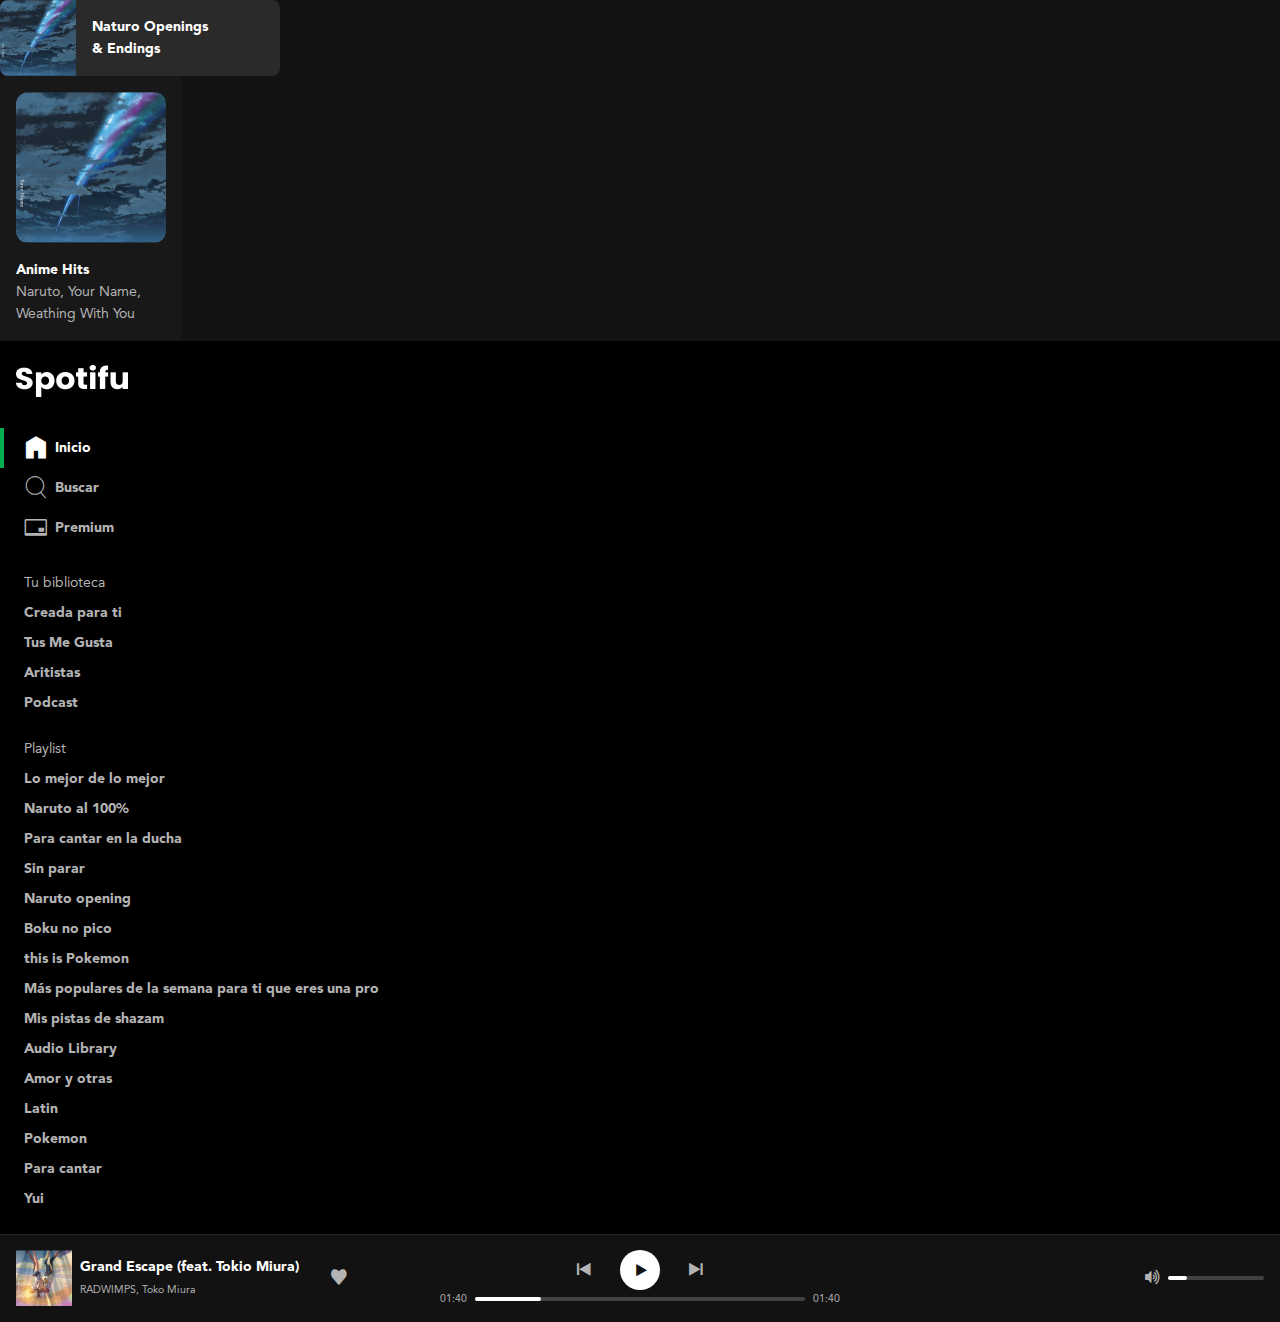
==== index.html @ ec7d20ed "clase 36 - Lista de producción B" ====
<!DOCTYPE html>
<html lang="en">
<head>
  <meta charset="UTF-8">
  <meta http-equiv="X-UA-Compatible" content="IE=edge">
  <meta name="viewport" content="width=device-width, initial-scale=1.0">
  <link rel="stylesheet" href="./css/index.css">
  <title>Spotifu</title>
</head>
<body class="body">
  <div class="playlistB">
    <div class="playlistB-cover">
      <img src="./images/anime-hits.png" width="76" height="76" alt="Cover de la playlist Anime Hits">
    </div>
    <div class="playlistB-details">
      <h3 class="playlistB-title">Naturo Openings & Endings</h3>
      <div class="playlistB-control">
        <button class="buttonIcon is-primary" title="Reproducir la lista de reproducción Naruto Openings & Endings" aria-label="Reproducir la lista de reproducción Naruto Openings & Endings">
          <i class="icon-play" aria-hidden="true"></i>
        </button>
      </div>
    </div>

  </div>

  <div class="playlistA">
    <div class="playlistA-cover">
      <img src="./images/anime-hits.png" width="150" height="150" alt="Cover de la playlist Anime Hits">
      <button class="buttonIcon is-primary" aria-label="Reproducir" title="Reproducir">
        <i class="icon-play" aria-hidden="true"></i>
      </button>
    </div>
    <h3 class="playlistA-title">Anime Hits</h3>
    <h4 class="playlistA-description">Naruto, Your Name, Weathing With You</h4>
  </div>


  <div class="sidebar">
    <header class="logo">
      <a href="/" aria-current="page">
        <img src="./images/spotifu-logo.png" class="logo-image" width="112" height="32" alt="Logo de Spotifu">
      </a>
    </header>
    <nav class="menu" aria-label="Principal">
      <ul class="menu-list">
        <li class="menuItem is-active">
          <a href="/" class="link" aria-current="page">
            <i class="icon-home" aria-hidden="true"></i>
            <span>Inicio</span>
          </a>
        </li>
        <li class="menuItem ">
          <a href="/" class="link" >
            <i class="icon-search" aria-hidden="true"></i>
            <span>Buscar</span>
          </a>
        </li>
        <li class="menuItem ">
          <a href="/" class="link">
            <i class="icon-creditCard" aria-hidden="true"></i>
            <span>Premium</span>
          </a>
        </li>
      </ul>
    </nav>
    <nav class="list" aria-labelledby="library-navigation">
      <h2 class="list-title" id="library-navigation">Tu biblioteca</h2>
      <ul class="list-content">
        <li class="list-item">
          <a href="#" class="link">Creada para ti</a>
        </li>
        <li class="list-item">
          <a href="#" class="link">Tus Me Gusta</a>
        </li>
        <li class="list-item">
          <a href="#" class="link">Aritistas</a>
        </li>
        <li class="list-item">
          <a href="#" class="link">Podcast</a>
        </li>

      </ul>
    </nav>
    <nav class="list" aria-labelledby="playlist-navigation">
      <h2 class="list-title" id="playlist-navigation">Playlist</h2>
      <ul class="list-content">
        <li class="list-item">
          <a href="#" class="link">Lo mejor de lo mejor</a>
        </li>
        <li class="list-item">
          <a href="#" class="link">Naruto al 100%</a>
        </li>
        <li class="list-item">
          <a href="#" class="link">Para cantar en la ducha</a>
        </li>
        <li class="list-item">
          <a href="#" class="link">Sin parar</a>
        </li>
        <li class="list-item">
          <a href="#" class="link">Naruto opening</a>
        </li>
        <li class="list-item">
          <a href="#" class="link">Boku no pico</a>
        </li>
        <li class="list-item">
          <a href="#" class="link">this is Pokemon</a>
        </li>
        <li class="list-item">
          <span class="ellipsis">
            <a href="#" class="link">Más populares de la semana para ti que eres una pro</a>
          </span>
        </li>
        <li class="list-item">
          <a href="#" class="link">Mis pistas de shazam</a>
        </li>
        <li class="list-item">
          <a href="#" class="link">Audio Library</a>
        </li>
        <li class="list-item">
          <a href="#" class="link">Amor y otras</a>
        </li>
        <li class="list-item">
          <a href="#" class="link">Latin</a>
        </li>
        <li class="list-item">
          <a href="#" class="link">Pokemon</a>
        </li>
        <li class="list-item">
          <a href="#" class="link">Para cantar</a>
        </li>
        <li class="list-item">
          <a href="#" class="link">Yui</a>
        </li>
      </ul>
    </nav>
  </div>
  <div class="player">
    <div class="player-nowPlaying">
      <div class="nowPlaying">
        <div class="nowPlaying-cover">
          <img src="./images/grand-scape.png" width="56" height="56"
            alt="Portada de Grand Escape (feat. Tokio Miura) de RADWIMPS, Toko Miura"
            title="Portada de Grand Escape (feat. Tokio Miura) de RADWIMPS, Toko Miura">
        </div>
        <div class="nowPlaying-details">
          <div class="nowPlaying-description">
            <a href="#song" class="nowPlaying-title">
              Grand Escape (feat. Tokio Miura)
            </a>
            <a href="#RADWIMPS" class="nowPlaying-artist">
              RADWIMPS, Toko Miura
            </a>
          </div>
          <div class="nowPlaying-actions">
            <button class="player-control" role="switch" aria-label="Guardar en tu biblioteca"
              title="Guardar en tu biblioteca">
              <i class="icon-heart" aria-hidden="true"></i>
            </button>
          </div>
        </div>
      </div>
    </div>
    <div class="player-playerControls">
      <div class="playerControls">
        <div class="playerControls-buttons" aria-label="Controles de reproducción">
          <button class="buttonIcon" aria-label="Anterior" title="Anterior">
            <i class="icon-prev" aria-hidden="true"></i>
          </button>
          <button class="buttonIcon is-white" aria-label="Reproducir" title="Reproducir">
            <i class="icon-play" aria-hidden="true"></i>
          </button>
          <button class="buttonIcon" aria-label="Siguiente" title="Siguiente">
            <i class="icon-next" aria-hidden="true"></i>
          </button>
        </div>
        <div class="playerPlayback">
          <span class="playerPlayback-progressTime">01:40</span>
          <div class="playerPlayback-slider">
            <div class="slider">
              <div class="slider-progress">
                <button class="slider-buttton" aria-label="Controlar el progreso de la reproducción"></button>
              </div>
            </div>
          </div>
          <span class="playerPlayback-progressTime">01:40</span>
        </div>
      </div>
    </div>
    <div class="player-playerVolume">
      <div class="playerVolume">
        <button class="player-control" aria-label="Silenciar" aria-describedby="volumen-icon">
          <i class="icon-volumeUp" id="volumen-icon" role="presentation" aria-label="Volumen alto"></i>
        </button>
        <div class="playerVolume-slider">
          <div class="slider">
            <div class="slider-progress">
              <button class="slider-buttton" aria-label="Controlar el progreso de la reproducción"></button>
            </div>
          </div>
        </div>
      </div>
    </div>
  </div>




</body>
</html>
---- css/index.css ----
@import './icons.css';
@import './fonts.css';
@import './body.css';
@import './link.css';
@import './button-icon.css';
@import './sidebar.css';
@import './ellipsis.css';
@import './player.css';
@import './playlist-a.css';
@import './playlist-b.css';

:root {
  font-size: 16px;
  --primary: #00B050;
  --white: #ffffff;
  --gray10: #B3B3B3;
  --gray20: #737373;
  --gray30: #282828;
  --gray40: #181818;
  --gray50: #121212;
  --gray60: #000000;
  --basefontFamily: Avenir, Helvetica, sans-serif;
  --headline1: bold 2rem/normal var(--basefontFamily);
  --headline2: bold 1.5rem/1.75rem var(--basefontFamily);
  --baseFont: normal .875rem/1.375rem var(--basefontFamily);
  --baseFontBold: bold .875rem/1.375rem var(--basefontFamily);
  --button: bold .875rem/1rem var(--basefontFamily);
  --small: normal .75em/normal var(--basefontFamily);
}
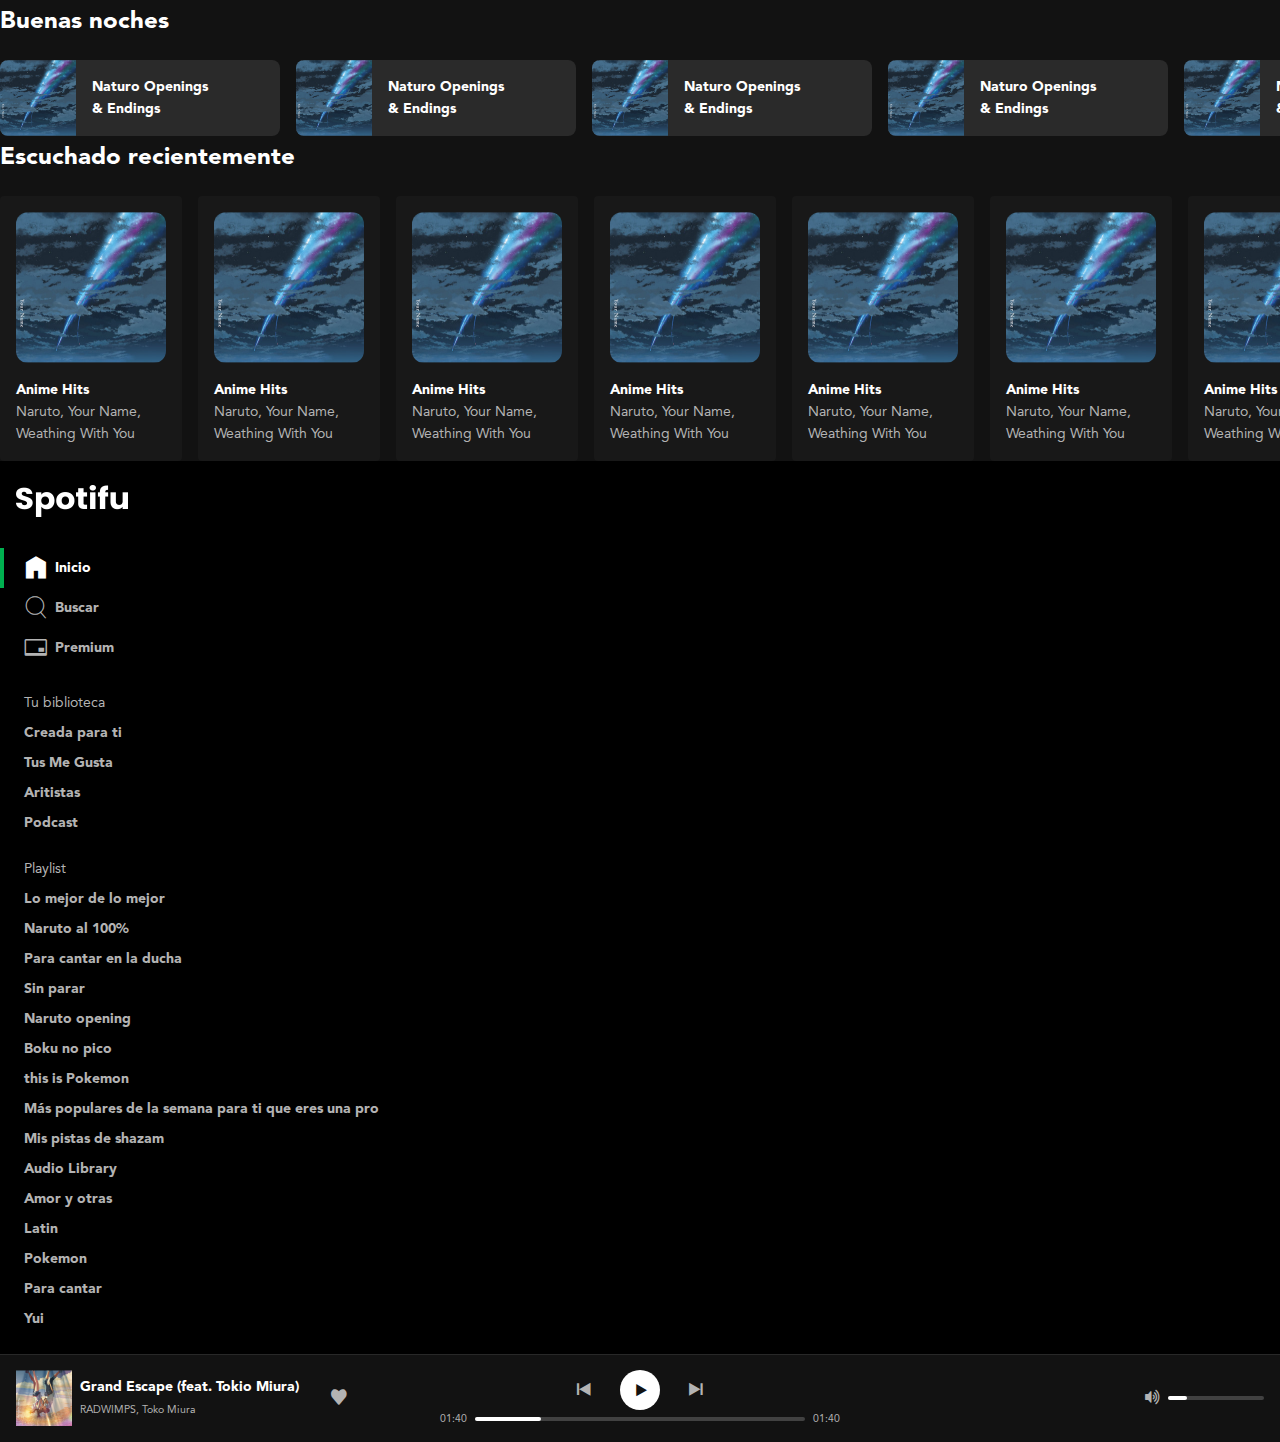
==== commit 7d952a2b: "clase 37 - Lista de Listas reproducción" ====
--- a/index.html
+++ b/index.html
@@ -8,31 +8,275 @@
   <title>Spotifu</title>
 </head>
 <body class="body">
-  <div class="playlistB">
-    <div class="playlistB-cover">
-      <img src="./images/anime-hits.png" width="76" height="76" alt="Cover de la playlist Anime Hits">
-    </div>
-    <div class="playlistB-details">
-      <h3 class="playlistB-title">Naturo Openings & Endings</h3>
-      <div class="playlistB-control">
-        <button class="buttonIcon is-primary" title="Reproducir la lista de reproducción Naruto Openings & Endings" aria-label="Reproducir la lista de reproducción Naruto Openings & Endings">
-          <i class="icon-play" aria-hidden="true"></i>
-        </button>
-      </div>
-    </div>
-
-  </div>
-
-  <div class="playlistA">
-    <div class="playlistA-cover">
-      <img src="./images/anime-hits.png" width="150" height="150" alt="Cover de la playlist Anime Hits">
-      <button class="buttonIcon is-primary" aria-label="Reproducir" title="Reproducir">
-        <i class="icon-play" aria-hidden="true"></i>
-      </button>
-    </div>
-    <h3 class="playlistA-title">Anime Hits</h3>
-    <h4 class="playlistA-description">Naruto, Your Name, Weathing With You</h4>
-  </div>
+  <section class="playlistList" aria-labelledby="region1">
+    <div class="playlistList-top">
+      <h2 class="playlistList-title" id="region1">
+        Buenas noches
+      </h2>
+    </div>
+    <div class="playlistList-container">
+      <div class="playlistB">
+        <div class="playlistB-cover">
+          <img src="./images/anime-hits.png" width="76" height="76" alt="Cover de la playlist Anime Hits">
+        </div>
+        <div class="playlistB-details">
+          <h3 class="playlistB-title">Naturo Openings & Endings</h3>
+          <div class="playlistB-control">
+            <button class="buttonIcon is-primary" title="Reproducir la lista de reproducción Naruto Openings & Endings"
+              aria-label="Reproducir la lista de reproducción Naruto Openings & Endings">
+              <i class="icon-play" aria-hidden="true"></i>
+            </button>
+          </div>
+        </div>
+      </div>
+      <div class="playlistB">
+        <div class="playlistB-cover">
+          <img src="./images/anime-hits.png" width="76" height="76" alt="Cover de la playlist Anime Hits">
+        </div>
+        <div class="playlistB-details">
+          <h3 class="playlistB-title">Naturo Openings & Endings</h3>
+          <div class="playlistB-control">
+            <button class="buttonIcon is-primary" title="Reproducir la lista de reproducción Naruto Openings & Endings"
+              aria-label="Reproducir la lista de reproducción Naruto Openings & Endings">
+              <i class="icon-play" aria-hidden="true"></i>
+            </button>
+          </div>
+        </div>
+      </div>
+      <div class="playlistB">
+        <div class="playlistB-cover">
+          <img src="./images/anime-hits.png" width="76" height="76" alt="Cover de la playlist Anime Hits">
+        </div>
+        <div class="playlistB-details">
+          <h3 class="playlistB-title">Naturo Openings & Endings</h3>
+          <div class="playlistB-control">
+            <button class="buttonIcon is-primary" title="Reproducir la lista de reproducción Naruto Openings & Endings"
+              aria-label="Reproducir la lista de reproducción Naruto Openings & Endings">
+              <i class="icon-play" aria-hidden="true"></i>
+            </button>
+          </div>
+        </div>
+      </div>
+      <div class="playlistB">
+        <div class="playlistB-cover">
+          <img src="./images/anime-hits.png" width="76" height="76" alt="Cover de la playlist Anime Hits">
+        </div>
+        <div class="playlistB-details">
+          <h3 class="playlistB-title">Naturo Openings & Endings</h3>
+          <div class="playlistB-control">
+            <button class="buttonIcon is-primary" title="Reproducir la lista de reproducción Naruto Openings & Endings"
+              aria-label="Reproducir la lista de reproducción Naruto Openings & Endings">
+              <i class="icon-play" aria-hidden="true"></i>
+            </button>
+          </div>
+        </div>
+      </div>
+      <div class="playlistB">
+        <div class="playlistB-cover">
+          <img src="./images/anime-hits.png" width="76" height="76" alt="Cover de la playlist Anime Hits">
+        </div>
+        <div class="playlistB-details">
+          <h3 class="playlistB-title">Naturo Openings & Endings</h3>
+          <div class="playlistB-control">
+            <button class="buttonIcon is-primary" title="Reproducir la lista de reproducción Naruto Openings & Endings"
+              aria-label="Reproducir la lista de reproducción Naruto Openings & Endings">
+              <i class="icon-play" aria-hidden="true"></i>
+            </button>
+          </div>
+        </div>
+      </div>
+      <div class="playlistB">
+        <div class="playlistB-cover">
+          <img src="./images/anime-hits.png" width="76" height="76" alt="Cover de la playlist Anime Hits">
+        </div>
+        <div class="playlistB-details">
+          <h3 class="playlistB-title">Naturo Openings & Endings</h3>
+          <div class="playlistB-control">
+            <button class="buttonIcon is-primary" title="Reproducir la lista de reproducción Naruto Openings & Endings"
+              aria-label="Reproducir la lista de reproducción Naruto Openings & Endings">
+              <i class="icon-play" aria-hidden="true"></i>
+            </button>
+          </div>
+        </div>
+      </div>
+      <div class="playlistB">
+        <div class="playlistB-cover">
+          <img src="./images/anime-hits.png" width="76" height="76" alt="Cover de la playlist Anime Hits">
+        </div>
+        <div class="playlistB-details">
+          <h3 class="playlistB-title">Naturo Openings & Endings</h3>
+          <div class="playlistB-control">
+            <button class="buttonIcon is-primary" title="Reproducir la lista de reproducción Naruto Openings & Endings"
+              aria-label="Reproducir la lista de reproducción Naruto Openings & Endings">
+              <i class="icon-play" aria-hidden="true"></i>
+            </button>
+          </div>
+        </div>
+      </div>
+      <div class="playlistB">
+        <div class="playlistB-cover">
+          <img src="./images/anime-hits.png" width="76" height="76" alt="Cover de la playlist Anime Hits">
+        </div>
+        <div class="playlistB-details">
+          <h3 class="playlistB-title">Naturo Openings & Endings</h3>
+          <div class="playlistB-control">
+            <button class="buttonIcon is-primary" title="Reproducir la lista de reproducción Naruto Openings & Endings"
+              aria-label="Reproducir la lista de reproducción Naruto Openings & Endings">
+              <i class="icon-play" aria-hidden="true"></i>
+            </button>
+          </div>
+        </div>
+      </div>
+      <div class="playlistB">
+        <div class="playlistB-cover">
+          <img src="./images/anime-hits.png" width="76" height="76" alt="Cover de la playlist Anime Hits">
+        </div>
+        <div class="playlistB-details">
+          <h3 class="playlistB-title">Naturo Openings & Endings</h3>
+          <div class="playlistB-control">
+            <button class="buttonIcon is-primary" title="Reproducir la lista de reproducción Naruto Openings & Endings"
+              aria-label="Reproducir la lista de reproducción Naruto Openings & Endings">
+              <i class="icon-play" aria-hidden="true"></i>
+            </button>
+          </div>
+        </div>
+      </div>
+    </div>
+  </section>
+
+
+  <section class="playlistList" aria-labelledby="region2">
+    <div class="playlistList-top">
+      <h2 class="playlistList-title" id="region2">
+        Escuchado recientemente
+      </h2>
+    </div>
+    <div class="playlistList-container">
+      <div class="playlistA">
+        <div class="playlistA-cover">
+          <img src="./images/anime-hits.png" width="150" height="150" alt="Cover de la playlist Anime Hits">
+          <button class="buttonIcon is-primary" aria-label="Reproducir" title="Reproducir">
+            <i class="icon-play" aria-hidden="true"></i>
+          </button>
+        </div>
+        <h3 class="playlistA-title">Anime Hits</h3>
+        <h4 class="playlistA-description">Naruto, Your Name, Weathing With You</h4>
+      </div>
+      <div class="playlistA">
+        <div class="playlistA-cover">
+          <img src="./images/anime-hits.png" width="150" height="150" alt="Cover de la playlist Anime Hits">
+          <button class="buttonIcon is-primary" aria-label="Reproducir" title="Reproducir">
+            <i class="icon-play" aria-hidden="true"></i>
+          </button>
+        </div>
+        <h3 class="playlistA-title">Anime Hits</h3>
+        <h4 class="playlistA-description">Naruto, Your Name, Weathing With You</h4>
+      </div>
+      <div class="playlistA">
+        <div class="playlistA-cover">
+          <img src="./images/anime-hits.png" width="150" height="150" alt="Cover de la playlist Anime Hits">
+          <button class="buttonIcon is-primary" aria-label="Reproducir" title="Reproducir">
+            <i class="icon-play" aria-hidden="true"></i>
+          </button>
+        </div>
+        <h3 class="playlistA-title">Anime Hits</h3>
+        <h4 class="playlistA-description">Naruto, Your Name, Weathing With You</h4>
+      </div>
+      <div class="playlistA">
+        <div class="playlistA-cover">
+          <img src="./images/anime-hits.png" width="150" height="150" alt="Cover de la playlist Anime Hits">
+          <button class="buttonIcon is-primary" aria-label="Reproducir" title="Reproducir">
+            <i class="icon-play" aria-hidden="true"></i>
+          </button>
+        </div>
+        <h3 class="playlistA-title">Anime Hits</h3>
+        <h4 class="playlistA-description">Naruto, Your Name, Weathing With You</h4>
+      </div>
+      <div class="playlistA">
+        <div class="playlistA-cover">
+          <img src="./images/anime-hits.png" width="150" height="150" alt="Cover de la playlist Anime Hits">
+          <button class="buttonIcon is-primary" aria-label="Reproducir" title="Reproducir">
+            <i class="icon-play" aria-hidden="true"></i>
+          </button>
+        </div>
+        <h3 class="playlistA-title">Anime Hits</h3>
+        <h4 class="playlistA-description">Naruto, Your Name, Weathing With You</h4>
+      </div>
+      <div class="playlistA">
+        <div class="playlistA-cover">
+          <img src="./images/anime-hits.png" width="150" height="150" alt="Cover de la playlist Anime Hits">
+          <button class="buttonIcon is-primary" aria-label="Reproducir" title="Reproducir">
+            <i class="icon-play" aria-hidden="true"></i>
+          </button>
+        </div>
+        <h3 class="playlistA-title">Anime Hits</h3>
+        <h4 class="playlistA-description">Naruto, Your Name, Weathing With You</h4>
+      </div>
+      <div class="playlistA">
+        <div class="playlistA-cover">
+          <img src="./images/anime-hits.png" width="150" height="150" alt="Cover de la playlist Anime Hits">
+          <button class="buttonIcon is-primary" aria-label="Reproducir" title="Reproducir">
+            <i class="icon-play" aria-hidden="true"></i>
+          </button>
+        </div>
+        <h3 class="playlistA-title">Anime Hits</h3>
+        <h4 class="playlistA-description">Naruto, Your Name, Weathing With You</h4>
+      </div>
+      <div class="playlistA">
+        <div class="playlistA-cover">
+          <img src="./images/anime-hits.png" width="150" height="150" alt="Cover de la playlist Anime Hits">
+          <button class="buttonIcon is-primary" aria-label="Reproducir" title="Reproducir">
+            <i class="icon-play" aria-hidden="true"></i>
+          </button>
+        </div>
+        <h3 class="playlistA-title">Anime Hits</h3>
+        <h4 class="playlistA-description">Naruto, Your Name, Weathing With You</h4>
+      </div>
+      <div class="playlistA">
+        <div class="playlistA-cover">
+          <img src="./images/anime-hits.png" width="150" height="150" alt="Cover de la playlist Anime Hits">
+          <button class="buttonIcon is-primary" aria-label="Reproducir" title="Reproducir">
+            <i class="icon-play" aria-hidden="true"></i>
+          </button>
+        </div>
+        <h3 class="playlistA-title">Anime Hits</h3>
+        <h4 class="playlistA-description">Naruto, Your Name, Weathing With You</h4>
+      </div>
+      <div class="playlistA">
+        <div class="playlistA-cover">
+          <img src="./images/anime-hits.png" width="150" height="150" alt="Cover de la playlist Anime Hits">
+          <button class="buttonIcon is-primary" aria-label="Reproducir" title="Reproducir">
+            <i class="icon-play" aria-hidden="true"></i>
+          </button>
+        </div>
+        <h3 class="playlistA-title">Anime Hits</h3>
+        <h4 class="playlistA-description">Naruto, Your Name, Weathing With You</h4>
+      </div>
+      <div class="playlistA">
+        <div class="playlistA-cover">
+          <img src="./images/anime-hits.png" width="150" height="150" alt="Cover de la playlist Anime Hits">
+          <button class="buttonIcon is-primary" aria-label="Reproducir" title="Reproducir">
+            <i class="icon-play" aria-hidden="true"></i>
+          </button>
+        </div>
+        <h3 class="playlistA-title">Anime Hits</h3>
+        <h4 class="playlistA-description">Naruto, Your Name, Weathing With You</h4>
+      </div>
+      <div class="playlistA">
+        <div class="playlistA-cover">
+          <img src="./images/anime-hits.png" width="150" height="150" alt="Cover de la playlist Anime Hits">
+          <button class="buttonIcon is-primary" aria-label="Reproducir" title="Reproducir">
+            <i class="icon-play" aria-hidden="true"></i>
+          </button>
+        </div>
+        <h3 class="playlistA-title">Anime Hits</h3>
+        <h4 class="playlistA-description">Naruto, Your Name, Weathing With You</h4>
+      </div>
+    </div>
+  </section>
+
+
+
 
 
   <div class="sidebar">
--- a/css/index.css
+++ b/css/index.css
@@ -8,6 +8,7 @@
 @import './player.css';
 @import './playlist-a.css';
 @import './playlist-b.css';
+@import './playlist-list.css';
 
 :root {
   font-size: 16px;
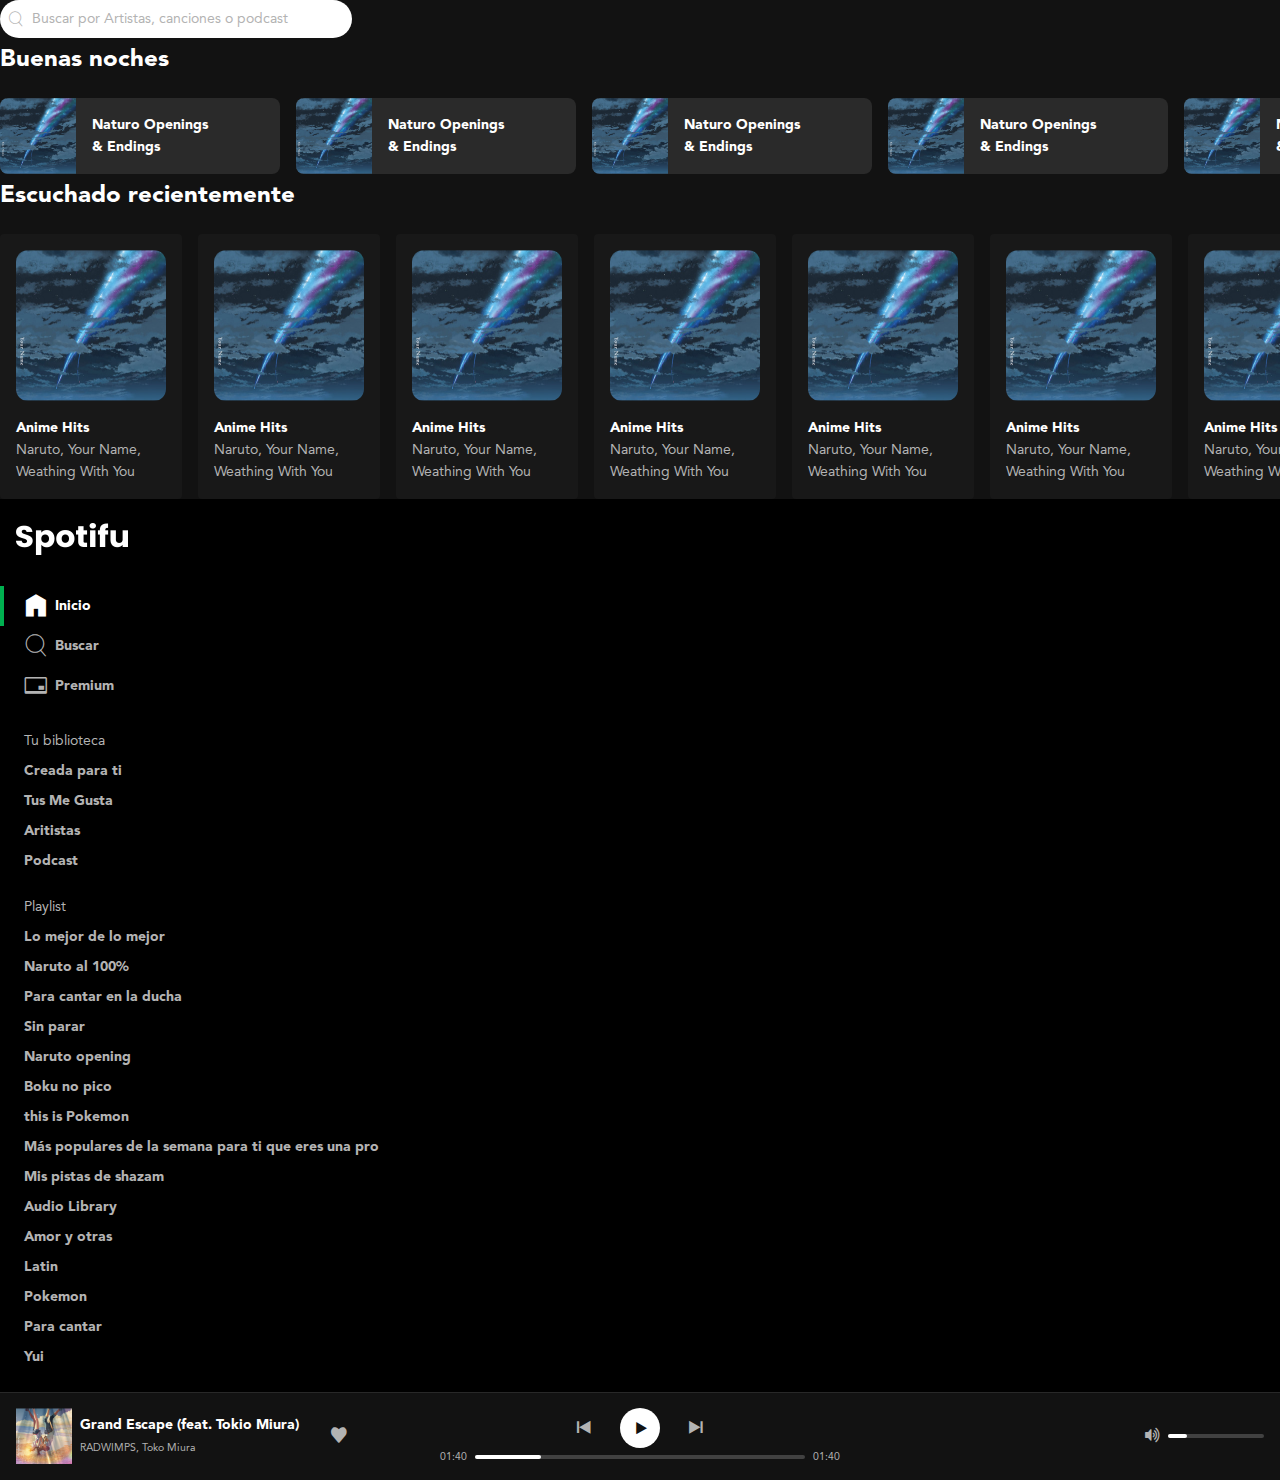
==== commit 6d6b2d34: "clase 39 - Formulario de Búsqueda" ====
--- a/index.html
+++ b/index.html
@@ -8,6 +8,10 @@
   <title>Spotifu</title>
 </head>
 <body class="body">
+  <form class="search" role="search" aria-label="Buscar por Artistas, canciones o podcast">
+    <i class="icon-search" aria-hidden="true"></i>
+    <input type="search" placeholder="Buscar por Artistas, canciones o podcast">
+  </form>
   <section class="playlistList" aria-labelledby="region1">
     <div class="playlistList-top">
       <h2 class="playlistList-title" id="region1">
--- a/css/index.css
+++ b/css/index.css
@@ -9,6 +9,7 @@
 @import './playlist-a.css';
 @import './playlist-b.css';
 @import './playlist-list.css';
+@import './search.css';
 
 :root {
   font-size: 16px;
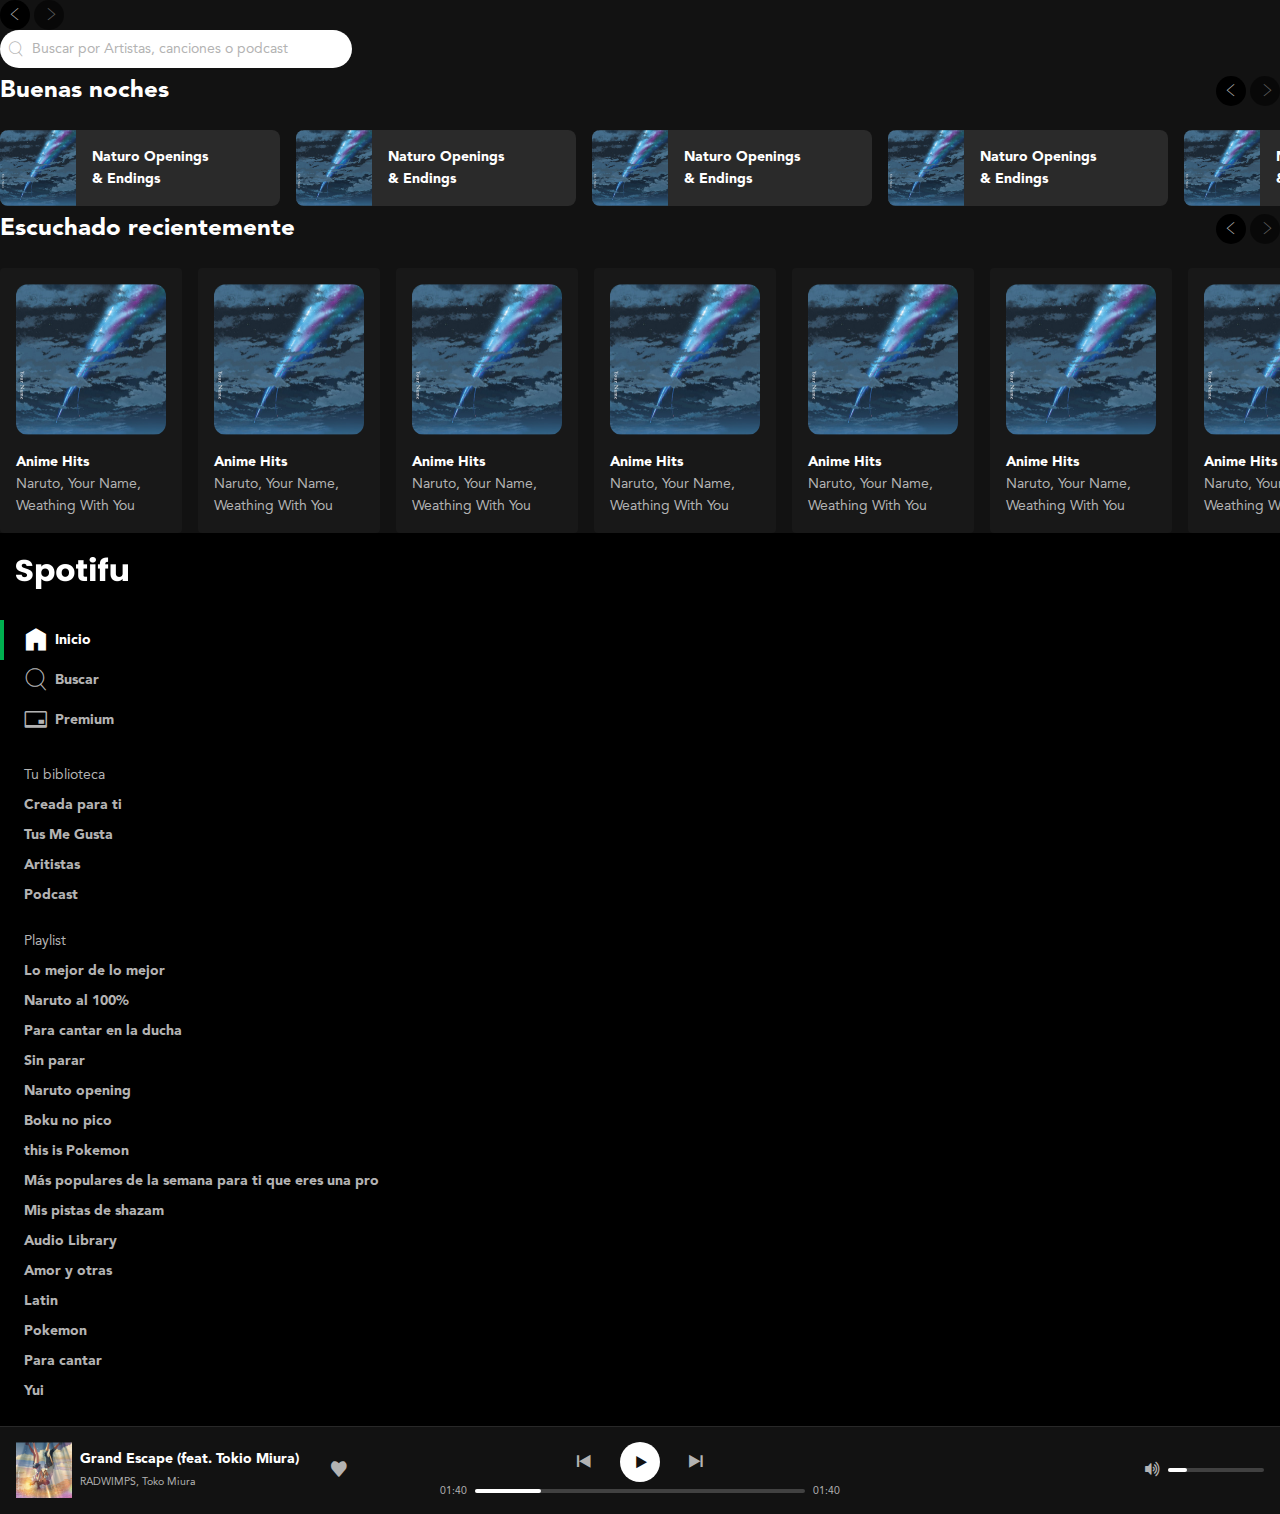
==== commit b8c751b4: "clase 40 - Navegación interna" ====
--- a/index.html
+++ b/index.html
@@ -8,6 +8,14 @@
   <title>Spotifu</title>
 </head>
 <body class="body">
+  <div class="navigation">
+    <button class="navigation-prev" aria-label="Volver" title="Volver">
+      <i class="icon-arrowLeft" aria-hidden="true"></i>
+    </button>
+    <button class="navigation-next" disabled aria-label="Avanzar" title="avanzar">
+      <i class="icon-arrowRight" aria-hidden="true"></i>
+    </button>
+  </div>
   <form class="search" role="search" aria-label="Buscar por Artistas, canciones o podcast">
     <i class="icon-search" aria-hidden="true"></i>
     <input type="search" placeholder="Buscar por Artistas, canciones o podcast">
@@ -17,6 +25,15 @@
       <h2 class="playlistList-title" id="region1">
         Buenas noches
       </h2>
+
+      <div class="navigation">
+        <button class="navigation-prev" aria-label="Volver" title="Volver">
+          <i class="icon-arrowLeft" aria-hidden="true"></i>
+        </button>
+        <button class="navigation-next" disabled aria-label="Avanzar" title="avanzar">
+          <i class="icon-arrowRight" aria-hidden="true"></i>
+        </button>
+      </div>
     </div>
     <div class="playlistList-container">
       <div class="playlistB">
@@ -154,6 +171,14 @@
       <h2 class="playlistList-title" id="region2">
         Escuchado recientemente
       </h2>
+      <div class="navigation">
+        <button class="navigation-prev" aria-label="Volver" title="Volver">
+          <i class="icon-arrowLeft" aria-hidden="true"></i>
+        </button>
+        <button class="navigation-next" disabled aria-label="Avanzar" title="avanzar">
+          <i class="icon-arrowRight" aria-hidden="true"></i>
+        </button>
+      </div>
     </div>
     <div class="playlistList-container">
       <div class="playlistA">
--- a/css/index.css
+++ b/css/index.css
@@ -10,6 +10,7 @@
 @import './playlist-b.css';
 @import './playlist-list.css';
 @import './search.css';
+@import './navigation.css';
 
 :root {
   font-size: 16px;
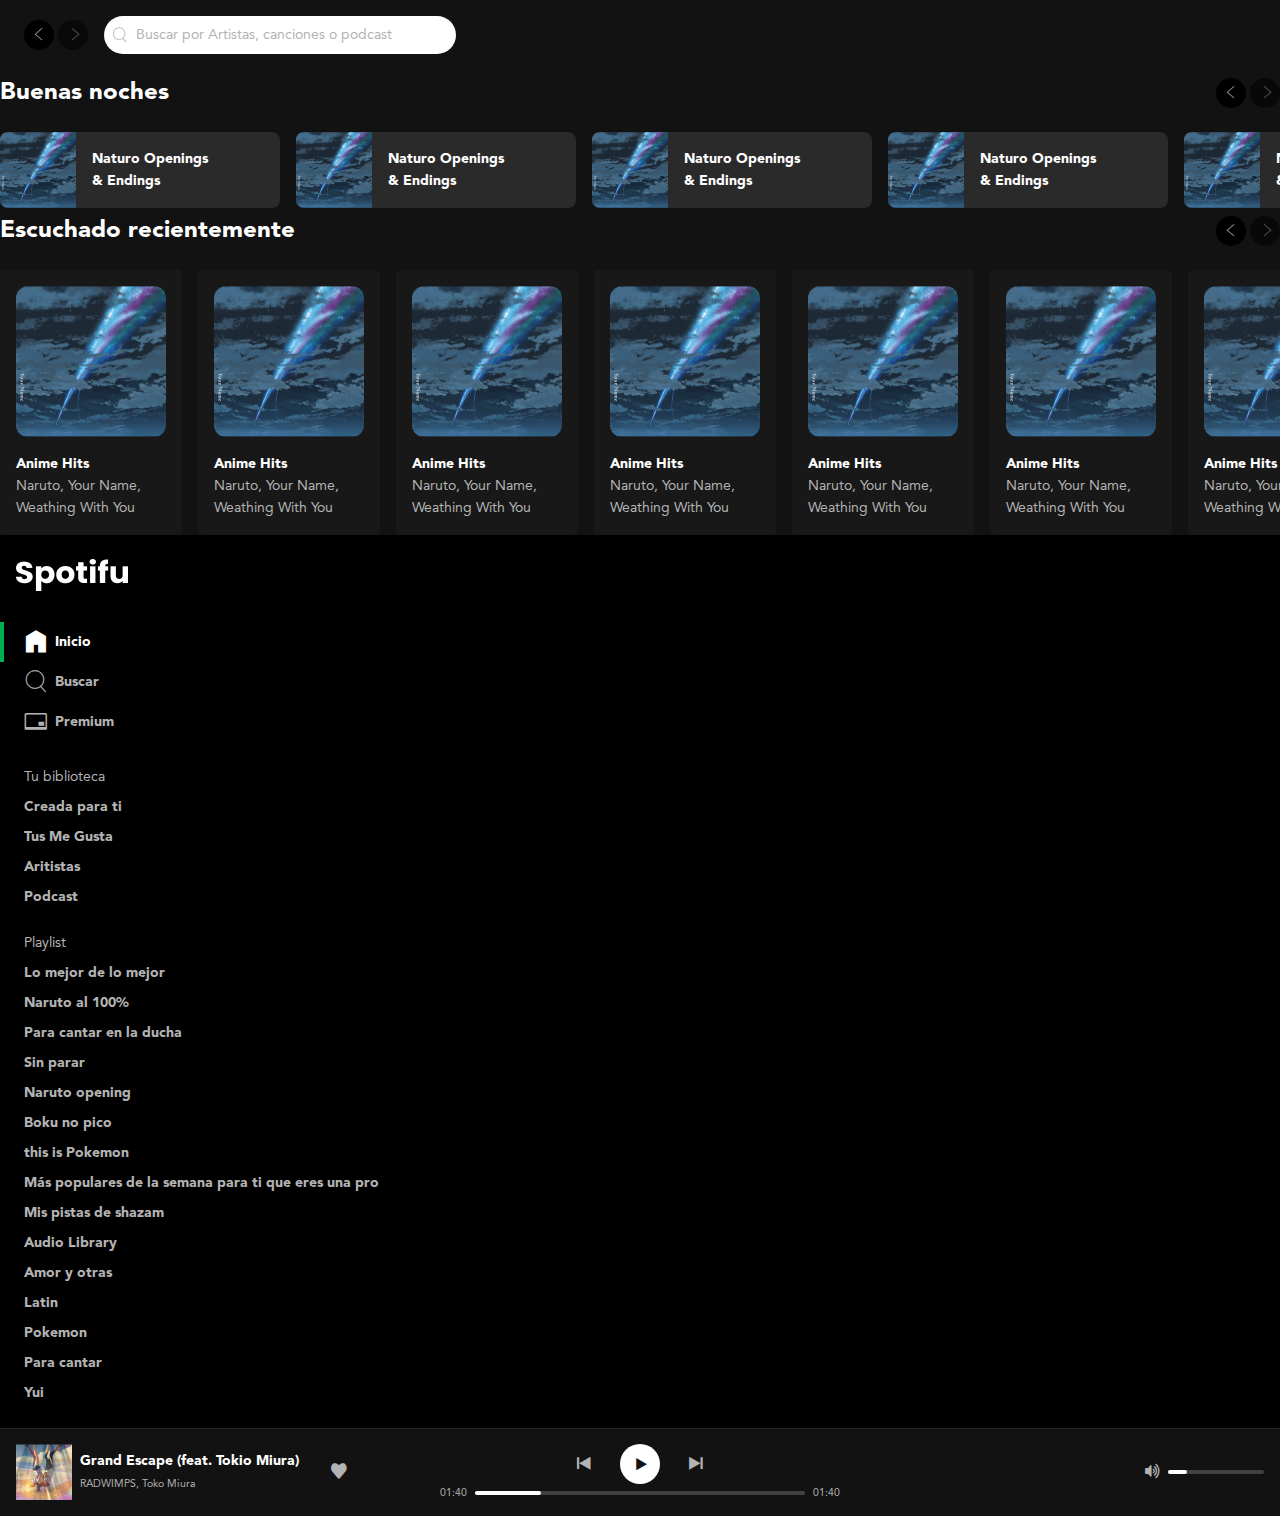
==== commit 7ae74752: "clase 41 - Barra superior" ====
--- a/index.html
+++ b/index.html
@@ -8,18 +8,22 @@
   <title>Spotifu</title>
 </head>
 <body class="body">
-  <div class="navigation">
-    <button class="navigation-prev" aria-label="Volver" title="Volver">
-      <i class="icon-arrowLeft" aria-hidden="true"></i>
-    </button>
-    <button class="navigation-next" disabled aria-label="Avanzar" title="avanzar">
-      <i class="icon-arrowRight" aria-hidden="true"></i>
-    </button>
+  <div class="sticky">
+    <header class="header" aria-label="Barra supeior y menú del usuario">
+      <div class="navigation">
+        <button class="navigation-prev" aria-label="Volver" title="Volver">
+          <i class="icon-arrowLeft" aria-hidden="true"></i>
+        </button>
+        <button class="navigation-next" disabled aria-label="Avanzar" title="avanzar">
+          <i class="icon-arrowRight" aria-hidden="true"></i>
+        </button>
+      </div>
+      <form class="search" role="search" aria-label="Buscar por Artistas, canciones o podcast">
+        <i class="icon-search" aria-hidden="true"></i>
+        <input type="search" placeholder="Buscar por Artistas, canciones o podcast">
+      </form>
+    </header>
   </div>
-  <form class="search" role="search" aria-label="Buscar por Artistas, canciones o podcast">
-    <i class="icon-search" aria-hidden="true"></i>
-    <input type="search" placeholder="Buscar por Artistas, canciones o podcast">
-  </form>
   <section class="playlistList" aria-labelledby="region1">
     <div class="playlistList-top">
       <h2 class="playlistList-title" id="region1">
--- a/css/index.css
+++ b/css/index.css
@@ -11,6 +11,8 @@
 @import './playlist-list.css';
 @import './search.css';
 @import './navigation.css';
+@import './header.css';
+@import './sticky.css';
 
 :root {
   font-size: 16px;
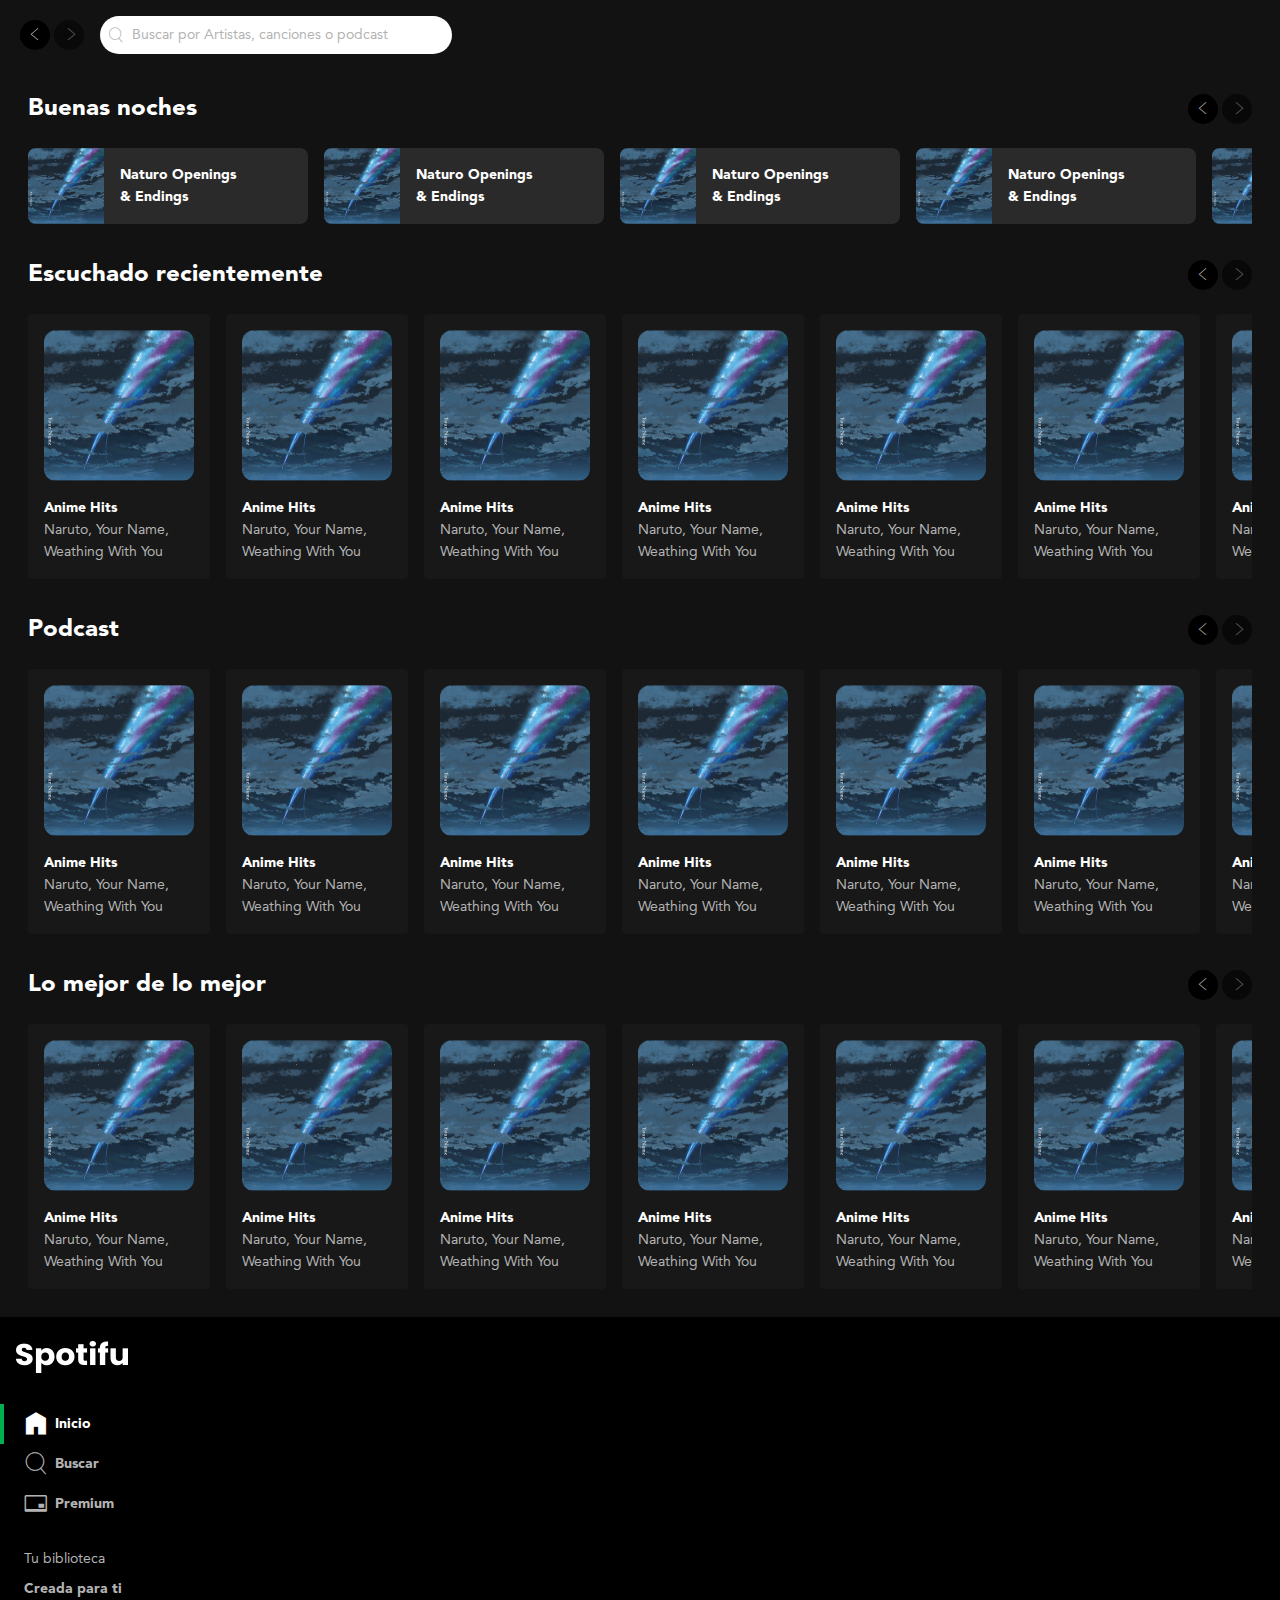
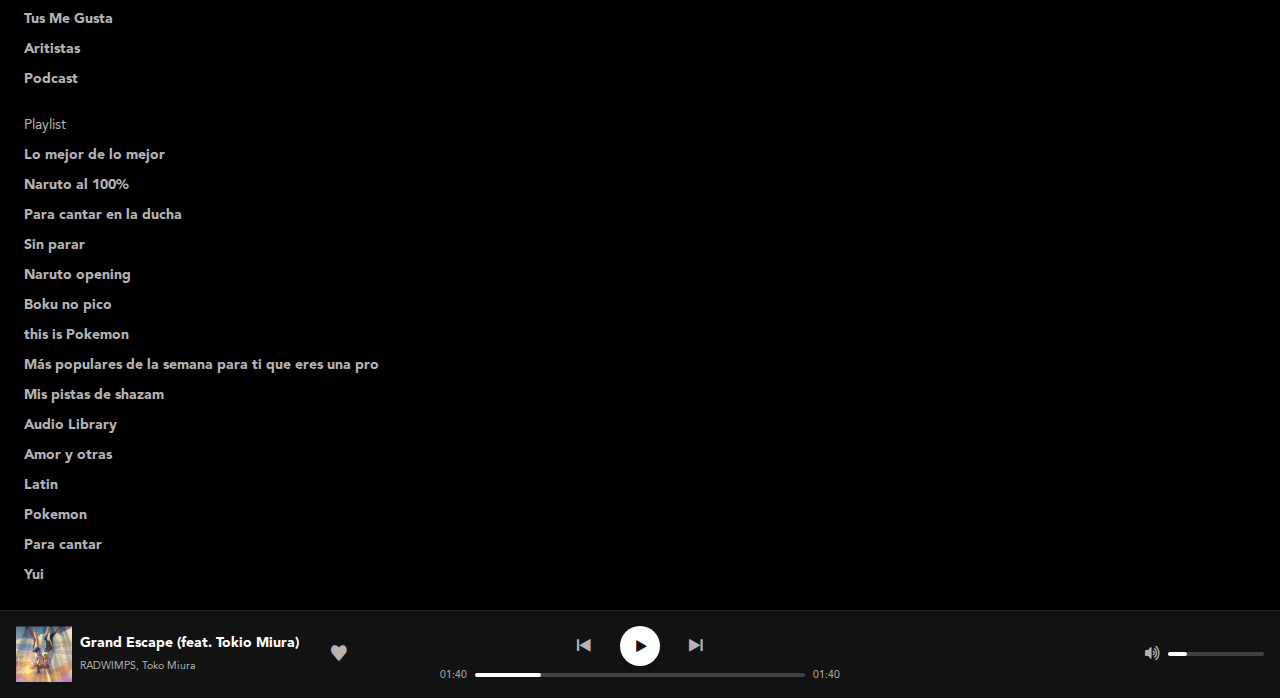
==== commit 3db2d687: "clase 42 - Composición de página y main Landmark" ====
--- a/index.html
+++ b/index.html
@@ -8,309 +8,586 @@
   <title>Spotifu</title>
 </head>
 <body class="body">
-  <div class="sticky">
-    <header class="header" aria-label="Barra supeior y menú del usuario">
-      <div class="navigation">
-        <button class="navigation-prev" aria-label="Volver" title="Volver">
-          <i class="icon-arrowLeft" aria-hidden="true"></i>
-        </button>
-        <button class="navigation-next" disabled aria-label="Avanzar" title="avanzar">
-          <i class="icon-arrowRight" aria-hidden="true"></i>
-        </button>
-      </div>
-      <form class="search" role="search" aria-label="Buscar por Artistas, canciones o podcast">
-        <i class="icon-search" aria-hidden="true"></i>
-        <input type="search" placeholder="Buscar por Artistas, canciones o podcast">
-      </form>
-    </header>
-  </div>
-  <section class="playlistList" aria-labelledby="region1">
-    <div class="playlistList-top">
-      <h2 class="playlistList-title" id="region1">
-        Buenas noches
-      </h2>
-
-      <div class="navigation">
-        <button class="navigation-prev" aria-label="Volver" title="Volver">
-          <i class="icon-arrowLeft" aria-hidden="true"></i>
-        </button>
-        <button class="navigation-next" disabled aria-label="Avanzar" title="avanzar">
-          <i class="icon-arrowRight" aria-hidden="true"></i>
-        </button>
+  <div class="page">
+    <div class="sticky">
+      <div class="page-block">
+        <header class="header" aria-label="Barra supeior y menú del usuario">
+          <div class="navigation">
+            <button class="navigation-prev" aria-label="Volver" title="Volver">
+              <i class="icon-arrowLeft" aria-hidden="true"></i>
+            </button>
+            <button class="navigation-next" disabled aria-label="Avanzar" title="avanzar">
+              <i class="icon-arrowRight" aria-hidden="true"></i>
+            </button>
+          </div>
+          <form class="search" role="search" aria-label="Buscar por Artistas, canciones o podcast">
+            <i class="icon-search" aria-hidden="true"></i>
+            <input type="search" placeholder="Buscar por Artistas, canciones o podcast">
+          </form>
+        </header>
       </div>
     </div>
-    <div class="playlistList-container">
-      <div class="playlistB">
-        <div class="playlistB-cover">
-          <img src="./images/anime-hits.png" width="76" height="76" alt="Cover de la playlist Anime Hits">
-        </div>
-        <div class="playlistB-details">
-          <h3 class="playlistB-title">Naturo Openings & Endings</h3>
-          <div class="playlistB-control">
-            <button class="buttonIcon is-primary" title="Reproducir la lista de reproducción Naruto Openings & Endings"
-              aria-label="Reproducir la lista de reproducción Naruto Openings & Endings">
-              <i class="icon-play" aria-hidden="true"></i>
-            </button>
-          </div>
-        </div>
-      </div>
-      <div class="playlistB">
-        <div class="playlistB-cover">
-          <img src="./images/anime-hits.png" width="76" height="76" alt="Cover de la playlist Anime Hits">
-        </div>
-        <div class="playlistB-details">
-          <h3 class="playlistB-title">Naturo Openings & Endings</h3>
-          <div class="playlistB-control">
-            <button class="buttonIcon is-primary" title="Reproducir la lista de reproducción Naruto Openings & Endings"
-              aria-label="Reproducir la lista de reproducción Naruto Openings & Endings">
-              <i class="icon-play" aria-hidden="true"></i>
-            </button>
-          </div>
-        </div>
-      </div>
-      <div class="playlistB">
-        <div class="playlistB-cover">
-          <img src="./images/anime-hits.png" width="76" height="76" alt="Cover de la playlist Anime Hits">
-        </div>
-        <div class="playlistB-details">
-          <h3 class="playlistB-title">Naturo Openings & Endings</h3>
-          <div class="playlistB-control">
-            <button class="buttonIcon is-primary" title="Reproducir la lista de reproducción Naruto Openings & Endings"
-              aria-label="Reproducir la lista de reproducción Naruto Openings & Endings">
-              <i class="icon-play" aria-hidden="true"></i>
-            </button>
-          </div>
-        </div>
-      </div>
-      <div class="playlistB">
-        <div class="playlistB-cover">
-          <img src="./images/anime-hits.png" width="76" height="76" alt="Cover de la playlist Anime Hits">
-        </div>
-        <div class="playlistB-details">
-          <h3 class="playlistB-title">Naturo Openings & Endings</h3>
-          <div class="playlistB-control">
-            <button class="buttonIcon is-primary" title="Reproducir la lista de reproducción Naruto Openings & Endings"
-              aria-label="Reproducir la lista de reproducción Naruto Openings & Endings">
-              <i class="icon-play" aria-hidden="true"></i>
-            </button>
-          </div>
-        </div>
-      </div>
-      <div class="playlistB">
-        <div class="playlistB-cover">
-          <img src="./images/anime-hits.png" width="76" height="76" alt="Cover de la playlist Anime Hits">
-        </div>
-        <div class="playlistB-details">
-          <h3 class="playlistB-title">Naturo Openings & Endings</h3>
-          <div class="playlistB-control">
-            <button class="buttonIcon is-primary" title="Reproducir la lista de reproducción Naruto Openings & Endings"
-              aria-label="Reproducir la lista de reproducción Naruto Openings & Endings">
-              <i class="icon-play" aria-hidden="true"></i>
-            </button>
-          </div>
-        </div>
-      </div>
-      <div class="playlistB">
-        <div class="playlistB-cover">
-          <img src="./images/anime-hits.png" width="76" height="76" alt="Cover de la playlist Anime Hits">
-        </div>
-        <div class="playlistB-details">
-          <h3 class="playlistB-title">Naturo Openings & Endings</h3>
-          <div class="playlistB-control">
-            <button class="buttonIcon is-primary" title="Reproducir la lista de reproducción Naruto Openings & Endings"
-              aria-label="Reproducir la lista de reproducción Naruto Openings & Endings">
-              <i class="icon-play" aria-hidden="true"></i>
-            </button>
-          </div>
-        </div>
-      </div>
-      <div class="playlistB">
-        <div class="playlistB-cover">
-          <img src="./images/anime-hits.png" width="76" height="76" alt="Cover de la playlist Anime Hits">
-        </div>
-        <div class="playlistB-details">
-          <h3 class="playlistB-title">Naturo Openings & Endings</h3>
-          <div class="playlistB-control">
-            <button class="buttonIcon is-primary" title="Reproducir la lista de reproducción Naruto Openings & Endings"
-              aria-label="Reproducir la lista de reproducción Naruto Openings & Endings">
-              <i class="icon-play" aria-hidden="true"></i>
-            </button>
-          </div>
-        </div>
-      </div>
-      <div class="playlistB">
-        <div class="playlistB-cover">
-          <img src="./images/anime-hits.png" width="76" height="76" alt="Cover de la playlist Anime Hits">
-        </div>
-        <div class="playlistB-details">
-          <h3 class="playlistB-title">Naturo Openings & Endings</h3>
-          <div class="playlistB-control">
-            <button class="buttonIcon is-primary" title="Reproducir la lista de reproducción Naruto Openings & Endings"
-              aria-label="Reproducir la lista de reproducción Naruto Openings & Endings">
-              <i class="icon-play" aria-hidden="true"></i>
-            </button>
-          </div>
-        </div>
-      </div>
-      <div class="playlistB">
-        <div class="playlistB-cover">
-          <img src="./images/anime-hits.png" width="76" height="76" alt="Cover de la playlist Anime Hits">
-        </div>
-        <div class="playlistB-details">
-          <h3 class="playlistB-title">Naturo Openings & Endings</h3>
-          <div class="playlistB-control">
-            <button class="buttonIcon is-primary" title="Reproducir la lista de reproducción Naruto Openings & Endings"
-              aria-label="Reproducir la lista de reproducción Naruto Openings & Endings">
-              <i class="icon-play" aria-hidden="true"></i>
-            </button>
-          </div>
-        </div>
-      </div>
-    </div>
-  </section>
-
-
-  <section class="playlistList" aria-labelledby="region2">
-    <div class="playlistList-top">
-      <h2 class="playlistList-title" id="region2">
-        Escuchado recientemente
-      </h2>
-      <div class="navigation">
-        <button class="navigation-prev" aria-label="Volver" title="Volver">
-          <i class="icon-arrowLeft" aria-hidden="true"></i>
-        </button>
-        <button class="navigation-next" disabled aria-label="Avanzar" title="avanzar">
-          <i class="icon-arrowRight" aria-hidden="true"></i>
-        </button>
-      </div>
-    </div>
-    <div class="playlistList-container">
-      <div class="playlistA">
-        <div class="playlistA-cover">
-          <img src="./images/anime-hits.png" width="150" height="150" alt="Cover de la playlist Anime Hits">
-          <button class="buttonIcon is-primary" aria-label="Reproducir" title="Reproducir">
-            <i class="icon-play" aria-hidden="true"></i>
-          </button>
-        </div>
-        <h3 class="playlistA-title">Anime Hits</h3>
-        <h4 class="playlistA-description">Naruto, Your Name, Weathing With You</h4>
-      </div>
-      <div class="playlistA">
-        <div class="playlistA-cover">
-          <img src="./images/anime-hits.png" width="150" height="150" alt="Cover de la playlist Anime Hits">
-          <button class="buttonIcon is-primary" aria-label="Reproducir" title="Reproducir">
-            <i class="icon-play" aria-hidden="true"></i>
-          </button>
-        </div>
-        <h3 class="playlistA-title">Anime Hits</h3>
-        <h4 class="playlistA-description">Naruto, Your Name, Weathing With You</h4>
-      </div>
-      <div class="playlistA">
-        <div class="playlistA-cover">
-          <img src="./images/anime-hits.png" width="150" height="150" alt="Cover de la playlist Anime Hits">
-          <button class="buttonIcon is-primary" aria-label="Reproducir" title="Reproducir">
-            <i class="icon-play" aria-hidden="true"></i>
-          </button>
-        </div>
-        <h3 class="playlistA-title">Anime Hits</h3>
-        <h4 class="playlistA-description">Naruto, Your Name, Weathing With You</h4>
-      </div>
-      <div class="playlistA">
-        <div class="playlistA-cover">
-          <img src="./images/anime-hits.png" width="150" height="150" alt="Cover de la playlist Anime Hits">
-          <button class="buttonIcon is-primary" aria-label="Reproducir" title="Reproducir">
-            <i class="icon-play" aria-hidden="true"></i>
-          </button>
-        </div>
-        <h3 class="playlistA-title">Anime Hits</h3>
-        <h4 class="playlistA-description">Naruto, Your Name, Weathing With You</h4>
-      </div>
-      <div class="playlistA">
-        <div class="playlistA-cover">
-          <img src="./images/anime-hits.png" width="150" height="150" alt="Cover de la playlist Anime Hits">
-          <button class="buttonIcon is-primary" aria-label="Reproducir" title="Reproducir">
-            <i class="icon-play" aria-hidden="true"></i>
-          </button>
-        </div>
-        <h3 class="playlistA-title">Anime Hits</h3>
-        <h4 class="playlistA-description">Naruto, Your Name, Weathing With You</h4>
-      </div>
-      <div class="playlistA">
-        <div class="playlistA-cover">
-          <img src="./images/anime-hits.png" width="150" height="150" alt="Cover de la playlist Anime Hits">
-          <button class="buttonIcon is-primary" aria-label="Reproducir" title="Reproducir">
-            <i class="icon-play" aria-hidden="true"></i>
-          </button>
-        </div>
-        <h3 class="playlistA-title">Anime Hits</h3>
-        <h4 class="playlistA-description">Naruto, Your Name, Weathing With You</h4>
-      </div>
-      <div class="playlistA">
-        <div class="playlistA-cover">
-          <img src="./images/anime-hits.png" width="150" height="150" alt="Cover de la playlist Anime Hits">
-          <button class="buttonIcon is-primary" aria-label="Reproducir" title="Reproducir">
-            <i class="icon-play" aria-hidden="true"></i>
-          </button>
-        </div>
-        <h3 class="playlistA-title">Anime Hits</h3>
-        <h4 class="playlistA-description">Naruto, Your Name, Weathing With You</h4>
-      </div>
-      <div class="playlistA">
-        <div class="playlistA-cover">
-          <img src="./images/anime-hits.png" width="150" height="150" alt="Cover de la playlist Anime Hits">
-          <button class="buttonIcon is-primary" aria-label="Reproducir" title="Reproducir">
-            <i class="icon-play" aria-hidden="true"></i>
-          </button>
-        </div>
-        <h3 class="playlistA-title">Anime Hits</h3>
-        <h4 class="playlistA-description">Naruto, Your Name, Weathing With You</h4>
-      </div>
-      <div class="playlistA">
-        <div class="playlistA-cover">
-          <img src="./images/anime-hits.png" width="150" height="150" alt="Cover de la playlist Anime Hits">
-          <button class="buttonIcon is-primary" aria-label="Reproducir" title="Reproducir">
-            <i class="icon-play" aria-hidden="true"></i>
-          </button>
-        </div>
-        <h3 class="playlistA-title">Anime Hits</h3>
-        <h4 class="playlistA-description">Naruto, Your Name, Weathing With You</h4>
-      </div>
-      <div class="playlistA">
-        <div class="playlistA-cover">
-          <img src="./images/anime-hits.png" width="150" height="150" alt="Cover de la playlist Anime Hits">
-          <button class="buttonIcon is-primary" aria-label="Reproducir" title="Reproducir">
-            <i class="icon-play" aria-hidden="true"></i>
-          </button>
-        </div>
-        <h3 class="playlistA-title">Anime Hits</h3>
-        <h4 class="playlistA-description">Naruto, Your Name, Weathing With You</h4>
-      </div>
-      <div class="playlistA">
-        <div class="playlistA-cover">
-          <img src="./images/anime-hits.png" width="150" height="150" alt="Cover de la playlist Anime Hits">
-          <button class="buttonIcon is-primary" aria-label="Reproducir" title="Reproducir">
-            <i class="icon-play" aria-hidden="true"></i>
-          </button>
-        </div>
-        <h3 class="playlistA-title">Anime Hits</h3>
-        <h4 class="playlistA-description">Naruto, Your Name, Weathing With You</h4>
-      </div>
-      <div class="playlistA">
-        <div class="playlistA-cover">
-          <img src="./images/anime-hits.png" width="150" height="150" alt="Cover de la playlist Anime Hits">
-          <button class="buttonIcon is-primary" aria-label="Reproducir" title="Reproducir">
-            <i class="icon-play" aria-hidden="true"></i>
-          </button>
-        </div>
-        <h3 class="playlistA-title">Anime Hits</h3>
-        <h4 class="playlistA-description">Naruto, Your Name, Weathing With You</h4>
-      </div>
-    </div>
-  </section>
-
-
-
-
+
+    <main class="page-block">
+      <section class="playlistList" aria-labelledby="region1">
+        <div class="playlistList-top">
+          <h2 class="playlistList-title" id="region1">
+            Buenas noches
+          </h2>
+
+          <div class="navigation">
+            <button class="navigation-prev" aria-label="Volver" title="Volver">
+              <i class="icon-arrowLeft" aria-hidden="true"></i>
+            </button>
+            <button class="navigation-next" disabled aria-label="Avanzar" title="avanzar">
+              <i class="icon-arrowRight" aria-hidden="true"></i>
+            </button>
+          </div>
+        </div>
+        <div class="playlistList-container">
+          <div class="playlistB">
+            <div class="playlistB-cover">
+              <img src="./images/anime-hits.png" width="76" height="76" alt="Cover de la playlist Anime Hits">
+            </div>
+            <div class="playlistB-details">
+              <h3 class="playlistB-title">Naturo Openings & Endings</h3>
+              <div class="playlistB-control">
+                <button class="buttonIcon is-primary" title="Reproducir la lista de reproducción Naruto Openings & Endings"
+                  aria-label="Reproducir la lista de reproducción Naruto Openings & Endings">
+                  <i class="icon-play" aria-hidden="true"></i>
+                </button>
+              </div>
+            </div>
+          </div>
+          <div class="playlistB">
+            <div class="playlistB-cover">
+              <img src="./images/anime-hits.png" width="76" height="76" alt="Cover de la playlist Anime Hits">
+            </div>
+            <div class="playlistB-details">
+              <h3 class="playlistB-title">Naturo Openings & Endings</h3>
+              <div class="playlistB-control">
+                <button class="buttonIcon is-primary" title="Reproducir la lista de reproducción Naruto Openings & Endings"
+                  aria-label="Reproducir la lista de reproducción Naruto Openings & Endings">
+                  <i class="icon-play" aria-hidden="true"></i>
+                </button>
+              </div>
+            </div>
+          </div>
+          <div class="playlistB">
+            <div class="playlistB-cover">
+              <img src="./images/anime-hits.png" width="76" height="76" alt="Cover de la playlist Anime Hits">
+            </div>
+            <div class="playlistB-details">
+              <h3 class="playlistB-title">Naturo Openings & Endings</h3>
+              <div class="playlistB-control">
+                <button class="buttonIcon is-primary" title="Reproducir la lista de reproducción Naruto Openings & Endings"
+                  aria-label="Reproducir la lista de reproducción Naruto Openings & Endings">
+                  <i class="icon-play" aria-hidden="true"></i>
+                </button>
+              </div>
+            </div>
+          </div>
+          <div class="playlistB">
+            <div class="playlistB-cover">
+              <img src="./images/anime-hits.png" width="76" height="76" alt="Cover de la playlist Anime Hits">
+            </div>
+            <div class="playlistB-details">
+              <h3 class="playlistB-title">Naturo Openings & Endings</h3>
+              <div class="playlistB-control">
+                <button class="buttonIcon is-primary" title="Reproducir la lista de reproducción Naruto Openings & Endings"
+                  aria-label="Reproducir la lista de reproducción Naruto Openings & Endings">
+                  <i class="icon-play" aria-hidden="true"></i>
+                </button>
+              </div>
+            </div>
+          </div>
+          <div class="playlistB">
+            <div class="playlistB-cover">
+              <img src="./images/anime-hits.png" width="76" height="76" alt="Cover de la playlist Anime Hits">
+            </div>
+            <div class="playlistB-details">
+              <h3 class="playlistB-title">Naturo Openings & Endings</h3>
+              <div class="playlistB-control">
+                <button class="buttonIcon is-primary" title="Reproducir la lista de reproducción Naruto Openings & Endings"
+                  aria-label="Reproducir la lista de reproducción Naruto Openings & Endings">
+                  <i class="icon-play" aria-hidden="true"></i>
+                </button>
+              </div>
+            </div>
+          </div>
+          <div class="playlistB">
+            <div class="playlistB-cover">
+              <img src="./images/anime-hits.png" width="76" height="76" alt="Cover de la playlist Anime Hits">
+            </div>
+            <div class="playlistB-details">
+              <h3 class="playlistB-title">Naturo Openings & Endings</h3>
+              <div class="playlistB-control">
+                <button class="buttonIcon is-primary" title="Reproducir la lista de reproducción Naruto Openings & Endings"
+                  aria-label="Reproducir la lista de reproducción Naruto Openings & Endings">
+                  <i class="icon-play" aria-hidden="true"></i>
+                </button>
+              </div>
+            </div>
+          </div>
+          <div class="playlistB">
+            <div class="playlistB-cover">
+              <img src="./images/anime-hits.png" width="76" height="76" alt="Cover de la playlist Anime Hits">
+            </div>
+            <div class="playlistB-details">
+              <h3 class="playlistB-title">Naturo Openings & Endings</h3>
+              <div class="playlistB-control">
+                <button class="buttonIcon is-primary" title="Reproducir la lista de reproducción Naruto Openings & Endings"
+                  aria-label="Reproducir la lista de reproducción Naruto Openings & Endings">
+                  <i class="icon-play" aria-hidden="true"></i>
+                </button>
+              </div>
+            </div>
+          </div>
+          <div class="playlistB">
+            <div class="playlistB-cover">
+              <img src="./images/anime-hits.png" width="76" height="76" alt="Cover de la playlist Anime Hits">
+            </div>
+            <div class="playlistB-details">
+              <h3 class="playlistB-title">Naturo Openings & Endings</h3>
+              <div class="playlistB-control">
+                <button class="buttonIcon is-primary" title="Reproducir la lista de reproducción Naruto Openings & Endings"
+                  aria-label="Reproducir la lista de reproducción Naruto Openings & Endings">
+                  <i class="icon-play" aria-hidden="true"></i>
+                </button>
+              </div>
+            </div>
+          </div>
+          <div class="playlistB">
+            <div class="playlistB-cover">
+              <img src="./images/anime-hits.png" width="76" height="76" alt="Cover de la playlist Anime Hits">
+            </div>
+            <div class="playlistB-details">
+              <h3 class="playlistB-title">Naturo Openings & Endings</h3>
+              <div class="playlistB-control">
+                <button class="buttonIcon is-primary" title="Reproducir la lista de reproducción Naruto Openings & Endings"
+                  aria-label="Reproducir la lista de reproducción Naruto Openings & Endings">
+                  <i class="icon-play" aria-hidden="true"></i>
+                </button>
+              </div>
+            </div>
+          </div>
+        </div>
+      </section>
+
+
+      <section class="playlistList" aria-labelledby="region2">
+        <div class="playlistList-top">
+          <h2 class="playlistList-title" id="region2">
+            Escuchado recientemente
+          </h2>
+          <div class="navigation">
+            <button class="navigation-prev" aria-label="Volver" title="Volver">
+              <i class="icon-arrowLeft" aria-hidden="true"></i>
+            </button>
+            <button class="navigation-next" disabled aria-label="Avanzar" title="avanzar">
+              <i class="icon-arrowRight" aria-hidden="true"></i>
+            </button>
+          </div>
+        </div>
+        <div class="playlistList-container">
+          <div class="playlistA">
+            <div class="playlistA-cover">
+              <img src="./images/anime-hits.png" width="150" height="150" alt="Cover de la playlist Anime Hits">
+              <button class="buttonIcon is-primary" aria-label="Reproducir" title="Reproducir">
+                <i class="icon-play" aria-hidden="true"></i>
+              </button>
+            </div>
+            <h3 class="playlistA-title">Anime Hits</h3>
+            <h4 class="playlistA-description">Naruto, Your Name, Weathing With You</h4>
+          </div>
+          <div class="playlistA">
+            <div class="playlistA-cover">
+              <img src="./images/anime-hits.png" width="150" height="150" alt="Cover de la playlist Anime Hits">
+              <button class="buttonIcon is-primary" aria-label="Reproducir" title="Reproducir">
+                <i class="icon-play" aria-hidden="true"></i>
+              </button>
+            </div>
+            <h3 class="playlistA-title">Anime Hits</h3>
+            <h4 class="playlistA-description">Naruto, Your Name, Weathing With You</h4>
+          </div>
+          <div class="playlistA">
+            <div class="playlistA-cover">
+              <img src="./images/anime-hits.png" width="150" height="150" alt="Cover de la playlist Anime Hits">
+              <button class="buttonIcon is-primary" aria-label="Reproducir" title="Reproducir">
+                <i class="icon-play" aria-hidden="true"></i>
+              </button>
+            </div>
+            <h3 class="playlistA-title">Anime Hits</h3>
+            <h4 class="playlistA-description">Naruto, Your Name, Weathing With You</h4>
+          </div>
+          <div class="playlistA">
+            <div class="playlistA-cover">
+              <img src="./images/anime-hits.png" width="150" height="150" alt="Cover de la playlist Anime Hits">
+              <button class="buttonIcon is-primary" aria-label="Reproducir" title="Reproducir">
+                <i class="icon-play" aria-hidden="true"></i>
+              </button>
+            </div>
+            <h3 class="playlistA-title">Anime Hits</h3>
+            <h4 class="playlistA-description">Naruto, Your Name, Weathing With You</h4>
+          </div>
+          <div class="playlistA">
+            <div class="playlistA-cover">
+              <img src="./images/anime-hits.png" width="150" height="150" alt="Cover de la playlist Anime Hits">
+              <button class="buttonIcon is-primary" aria-label="Reproducir" title="Reproducir">
+                <i class="icon-play" aria-hidden="true"></i>
+              </button>
+            </div>
+            <h3 class="playlistA-title">Anime Hits</h3>
+            <h4 class="playlistA-description">Naruto, Your Name, Weathing With You</h4>
+          </div>
+          <div class="playlistA">
+            <div class="playlistA-cover">
+              <img src="./images/anime-hits.png" width="150" height="150" alt="Cover de la playlist Anime Hits">
+              <button class="buttonIcon is-primary" aria-label="Reproducir" title="Reproducir">
+                <i class="icon-play" aria-hidden="true"></i>
+              </button>
+            </div>
+            <h3 class="playlistA-title">Anime Hits</h3>
+            <h4 class="playlistA-description">Naruto, Your Name, Weathing With You</h4>
+          </div>
+          <div class="playlistA">
+            <div class="playlistA-cover">
+              <img src="./images/anime-hits.png" width="150" height="150" alt="Cover de la playlist Anime Hits">
+              <button class="buttonIcon is-primary" aria-label="Reproducir" title="Reproducir">
+                <i class="icon-play" aria-hidden="true"></i>
+              </button>
+            </div>
+            <h3 class="playlistA-title">Anime Hits</h3>
+            <h4 class="playlistA-description">Naruto, Your Name, Weathing With You</h4>
+          </div>
+          <div class="playlistA">
+            <div class="playlistA-cover">
+              <img src="./images/anime-hits.png" width="150" height="150" alt="Cover de la playlist Anime Hits">
+              <button class="buttonIcon is-primary" aria-label="Reproducir" title="Reproducir">
+                <i class="icon-play" aria-hidden="true"></i>
+              </button>
+            </div>
+            <h3 class="playlistA-title">Anime Hits</h3>
+            <h4 class="playlistA-description">Naruto, Your Name, Weathing With You</h4>
+          </div>
+          <div class="playlistA">
+            <div class="playlistA-cover">
+              <img src="./images/anime-hits.png" width="150" height="150" alt="Cover de la playlist Anime Hits">
+              <button class="buttonIcon is-primary" aria-label="Reproducir" title="Reproducir">
+                <i class="icon-play" aria-hidden="true"></i>
+              </button>
+            </div>
+            <h3 class="playlistA-title">Anime Hits</h3>
+            <h4 class="playlistA-description">Naruto, Your Name, Weathing With You</h4>
+          </div>
+          <div class="playlistA">
+            <div class="playlistA-cover">
+              <img src="./images/anime-hits.png" width="150" height="150" alt="Cover de la playlist Anime Hits">
+              <button class="buttonIcon is-primary" aria-label="Reproducir" title="Reproducir">
+                <i class="icon-play" aria-hidden="true"></i>
+              </button>
+            </div>
+            <h3 class="playlistA-title">Anime Hits</h3>
+            <h4 class="playlistA-description">Naruto, Your Name, Weathing With You</h4>
+          </div>
+          <div class="playlistA">
+            <div class="playlistA-cover">
+              <img src="./images/anime-hits.png" width="150" height="150" alt="Cover de la playlist Anime Hits">
+              <button class="buttonIcon is-primary" aria-label="Reproducir" title="Reproducir">
+                <i class="icon-play" aria-hidden="true"></i>
+              </button>
+            </div>
+            <h3 class="playlistA-title">Anime Hits</h3>
+            <h4 class="playlistA-description">Naruto, Your Name, Weathing With You</h4>
+          </div>
+          <div class="playlistA">
+            <div class="playlistA-cover">
+              <img src="./images/anime-hits.png" width="150" height="150" alt="Cover de la playlist Anime Hits">
+              <button class="buttonIcon is-primary" aria-label="Reproducir" title="Reproducir">
+                <i class="icon-play" aria-hidden="true"></i>
+              </button>
+            </div>
+            <h3 class="playlistA-title">Anime Hits</h3>
+            <h4 class="playlistA-description">Naruto, Your Name, Weathing With You</h4>
+          </div>
+        </div>
+      </section>
+      <section class="playlistList" aria-labelledby="region3">
+        <div class="playlistList-top">
+          <h2 class="playlistList-title" id="region3">
+            Podcast
+          </h2>
+          <div class="navigation">
+            <button class="navigation-prev" aria-label="Volver" title="Volver">
+              <i class="icon-arrowLeft" aria-hidden="true"></i>
+            </button>
+            <button class="navigation-next" disabled aria-label="Avanzar" title="avanzar">
+              <i class="icon-arrowRight" aria-hidden="true"></i>
+            </button>
+          </div>
+        </div>
+        <div class="playlistList-container">
+          <div class="playlistA">
+            <div class="playlistA-cover">
+              <img src="./images/anime-hits.png" width="150" height="150" alt="Cover de la playlist Anime Hits">
+              <button class="buttonIcon is-primary" aria-label="Reproducir" title="Reproducir">
+                <i class="icon-play" aria-hidden="true"></i>
+              </button>
+            </div>
+            <h3 class="playlistA-title">Anime Hits</h3>
+            <h4 class="playlistA-description">Naruto, Your Name, Weathing With You</h4>
+          </div>
+          <div class="playlistA">
+            <div class="playlistA-cover">
+              <img src="./images/anime-hits.png" width="150" height="150" alt="Cover de la playlist Anime Hits">
+              <button class="buttonIcon is-primary" aria-label="Reproducir" title="Reproducir">
+                <i class="icon-play" aria-hidden="true"></i>
+              </button>
+            </div>
+            <h3 class="playlistA-title">Anime Hits</h3>
+            <h4 class="playlistA-description">Naruto, Your Name, Weathing With You</h4>
+          </div>
+          <div class="playlistA">
+            <div class="playlistA-cover">
+              <img src="./images/anime-hits.png" width="150" height="150" alt="Cover de la playlist Anime Hits">
+              <button class="buttonIcon is-primary" aria-label="Reproducir" title="Reproducir">
+                <i class="icon-play" aria-hidden="true"></i>
+              </button>
+            </div>
+            <h3 class="playlistA-title">Anime Hits</h3>
+            <h4 class="playlistA-description">Naruto, Your Name, Weathing With You</h4>
+          </div>
+          <div class="playlistA">
+            <div class="playlistA-cover">
+              <img src="./images/anime-hits.png" width="150" height="150" alt="Cover de la playlist Anime Hits">
+              <button class="buttonIcon is-primary" aria-label="Reproducir" title="Reproducir">
+                <i class="icon-play" aria-hidden="true"></i>
+              </button>
+            </div>
+            <h3 class="playlistA-title">Anime Hits</h3>
+            <h4 class="playlistA-description">Naruto, Your Name, Weathing With You</h4>
+          </div>
+          <div class="playlistA">
+            <div class="playlistA-cover">
+              <img src="./images/anime-hits.png" width="150" height="150" alt="Cover de la playlist Anime Hits">
+              <button class="buttonIcon is-primary" aria-label="Reproducir" title="Reproducir">
+                <i class="icon-play" aria-hidden="true"></i>
+              </button>
+            </div>
+            <h3 class="playlistA-title">Anime Hits</h3>
+            <h4 class="playlistA-description">Naruto, Your Name, Weathing With You</h4>
+          </div>
+          <div class="playlistA">
+            <div class="playlistA-cover">
+              <img src="./images/anime-hits.png" width="150" height="150" alt="Cover de la playlist Anime Hits">
+              <button class="buttonIcon is-primary" aria-label="Reproducir" title="Reproducir">
+                <i class="icon-play" aria-hidden="true"></i>
+              </button>
+            </div>
+            <h3 class="playlistA-title">Anime Hits</h3>
+            <h4 class="playlistA-description">Naruto, Your Name, Weathing With You</h4>
+          </div>
+          <div class="playlistA">
+            <div class="playlistA-cover">
+              <img src="./images/anime-hits.png" width="150" height="150" alt="Cover de la playlist Anime Hits">
+              <button class="buttonIcon is-primary" aria-label="Reproducir" title="Reproducir">
+                <i class="icon-play" aria-hidden="true"></i>
+              </button>
+            </div>
+            <h3 class="playlistA-title">Anime Hits</h3>
+            <h4 class="playlistA-description">Naruto, Your Name, Weathing With You</h4>
+          </div>
+          <div class="playlistA">
+            <div class="playlistA-cover">
+              <img src="./images/anime-hits.png" width="150" height="150" alt="Cover de la playlist Anime Hits">
+              <button class="buttonIcon is-primary" aria-label="Reproducir" title="Reproducir">
+                <i class="icon-play" aria-hidden="true"></i>
+              </button>
+            </div>
+            <h3 class="playlistA-title">Anime Hits</h3>
+            <h4 class="playlistA-description">Naruto, Your Name, Weathing With You</h4>
+          </div>
+          <div class="playlistA">
+            <div class="playlistA-cover">
+              <img src="./images/anime-hits.png" width="150" height="150" alt="Cover de la playlist Anime Hits">
+              <button class="buttonIcon is-primary" aria-label="Reproducir" title="Reproducir">
+                <i class="icon-play" aria-hidden="true"></i>
+              </button>
+            </div>
+            <h3 class="playlistA-title">Anime Hits</h3>
+            <h4 class="playlistA-description">Naruto, Your Name, Weathing With You</h4>
+          </div>
+          <div class="playlistA">
+            <div class="playlistA-cover">
+              <img src="./images/anime-hits.png" width="150" height="150" alt="Cover de la playlist Anime Hits">
+              <button class="buttonIcon is-primary" aria-label="Reproducir" title="Reproducir">
+                <i class="icon-play" aria-hidden="true"></i>
+              </button>
+            </div>
+            <h3 class="playlistA-title">Anime Hits</h3>
+            <h4 class="playlistA-description">Naruto, Your Name, Weathing With You</h4>
+          </div>
+          <div class="playlistA">
+            <div class="playlistA-cover">
+              <img src="./images/anime-hits.png" width="150" height="150" alt="Cover de la playlist Anime Hits">
+              <button class="buttonIcon is-primary" aria-label="Reproducir" title="Reproducir">
+                <i class="icon-play" aria-hidden="true"></i>
+              </button>
+            </div>
+            <h3 class="playlistA-title">Anime Hits</h3>
+            <h4 class="playlistA-description">Naruto, Your Name, Weathing With You</h4>
+          </div>
+          <div class="playlistA">
+            <div class="playlistA-cover">
+              <img src="./images/anime-hits.png" width="150" height="150" alt="Cover de la playlist Anime Hits">
+              <button class="buttonIcon is-primary" aria-label="Reproducir" title="Reproducir">
+                <i class="icon-play" aria-hidden="true"></i>
+              </button>
+            </div>
+            <h3 class="playlistA-title">Anime Hits</h3>
+            <h4 class="playlistA-description">Naruto, Your Name, Weathing With You</h4>
+          </div>
+        </div>
+      </section>
+      <section class="playlistList" aria-labelledby="region4">
+        <div class="playlistList-top">
+          <h2 class="playlistList-title" id="region4">
+            Lo mejor de lo mejor
+          </h2>
+          <div class="navigation">
+            <button class="navigation-prev" aria-label="Volver" title="Volver">
+              <i class="icon-arrowLeft" aria-hidden="true"></i>
+            </button>
+            <button class="navigation-next" disabled aria-label="Avanzar" title="avanzar">
+              <i class="icon-arrowRight" aria-hidden="true"></i>
+            </button>
+          </div>
+        </div>
+        <div class="playlistList-container">
+          <div class="playlistA">
+            <div class="playlistA-cover">
+              <img src="./images/anime-hits.png" width="150" height="150" alt="Cover de la playlist Anime Hits">
+              <button class="buttonIcon is-primary" aria-label="Reproducir" title="Reproducir">
+                <i class="icon-play" aria-hidden="true"></i>
+              </button>
+            </div>
+            <h3 class="playlistA-title">Anime Hits</h3>
+            <h4 class="playlistA-description">Naruto, Your Name, Weathing With You</h4>
+          </div>
+          <div class="playlistA">
+            <div class="playlistA-cover">
+              <img src="./images/anime-hits.png" width="150" height="150" alt="Cover de la playlist Anime Hits">
+              <button class="buttonIcon is-primary" aria-label="Reproducir" title="Reproducir">
+                <i class="icon-play" aria-hidden="true"></i>
+              </button>
+            </div>
+            <h3 class="playlistA-title">Anime Hits</h3>
+            <h4 class="playlistA-description">Naruto, Your Name, Weathing With You</h4>
+          </div>
+          <div class="playlistA">
+            <div class="playlistA-cover">
+              <img src="./images/anime-hits.png" width="150" height="150" alt="Cover de la playlist Anime Hits">
+              <button class="buttonIcon is-primary" aria-label="Reproducir" title="Reproducir">
+                <i class="icon-play" aria-hidden="true"></i>
+              </button>
+            </div>
+            <h3 class="playlistA-title">Anime Hits</h3>
+            <h4 class="playlistA-description">Naruto, Your Name, Weathing With You</h4>
+          </div>
+          <div class="playlistA">
+            <div class="playlistA-cover">
+              <img src="./images/anime-hits.png" width="150" height="150" alt="Cover de la playlist Anime Hits">
+              <button class="buttonIcon is-primary" aria-label="Reproducir" title="Reproducir">
+                <i class="icon-play" aria-hidden="true"></i>
+              </button>
+            </div>
+            <h3 class="playlistA-title">Anime Hits</h3>
+            <h4 class="playlistA-description">Naruto, Your Name, Weathing With You</h4>
+          </div>
+          <div class="playlistA">
+            <div class="playlistA-cover">
+              <img src="./images/anime-hits.png" width="150" height="150" alt="Cover de la playlist Anime Hits">
+              <button class="buttonIcon is-primary" aria-label="Reproducir" title="Reproducir">
+                <i class="icon-play" aria-hidden="true"></i>
+              </button>
+            </div>
+            <h3 class="playlistA-title">Anime Hits</h3>
+            <h4 class="playlistA-description">Naruto, Your Name, Weathing With You</h4>
+          </div>
+          <div class="playlistA">
+            <div class="playlistA-cover">
+              <img src="./images/anime-hits.png" width="150" height="150" alt="Cover de la playlist Anime Hits">
+              <button class="buttonIcon is-primary" aria-label="Reproducir" title="Reproducir">
+                <i class="icon-play" aria-hidden="true"></i>
+              </button>
+            </div>
+            <h3 class="playlistA-title">Anime Hits</h3>
+            <h4 class="playlistA-description">Naruto, Your Name, Weathing With You</h4>
+          </div>
+          <div class="playlistA">
+            <div class="playlistA-cover">
+              <img src="./images/anime-hits.png" width="150" height="150" alt="Cover de la playlist Anime Hits">
+              <button class="buttonIcon is-primary" aria-label="Reproducir" title="Reproducir">
+                <i class="icon-play" aria-hidden="true"></i>
+              </button>
+            </div>
+            <h3 class="playlistA-title">Anime Hits</h3>
+            <h4 class="playlistA-description">Naruto, Your Name, Weathing With You</h4>
+          </div>
+          <div class="playlistA">
+            <div class="playlistA-cover">
+              <img src="./images/anime-hits.png" width="150" height="150" alt="Cover de la playlist Anime Hits">
+              <button class="buttonIcon is-primary" aria-label="Reproducir" title="Reproducir">
+                <i class="icon-play" aria-hidden="true"></i>
+              </button>
+            </div>
+            <h3 class="playlistA-title">Anime Hits</h3>
+            <h4 class="playlistA-description">Naruto, Your Name, Weathing With You</h4>
+          </div>
+          <div class="playlistA">
+            <div class="playlistA-cover">
+              <img src="./images/anime-hits.png" width="150" height="150" alt="Cover de la playlist Anime Hits">
+              <button class="buttonIcon is-primary" aria-label="Reproducir" title="Reproducir">
+                <i class="icon-play" aria-hidden="true"></i>
+              </button>
+            </div>
+            <h3 class="playlistA-title">Anime Hits</h3>
+            <h4 class="playlistA-description">Naruto, Your Name, Weathing With You</h4>
+          </div>
+          <div class="playlistA">
+            <div class="playlistA-cover">
+              <img src="./images/anime-hits.png" width="150" height="150" alt="Cover de la playlist Anime Hits">
+              <button class="buttonIcon is-primary" aria-label="Reproducir" title="Reproducir">
+                <i class="icon-play" aria-hidden="true"></i>
+              </button>
+            </div>
+            <h3 class="playlistA-title">Anime Hits</h3>
+            <h4 class="playlistA-description">Naruto, Your Name, Weathing With You</h4>
+          </div>
+          <div class="playlistA">
+            <div class="playlistA-cover">
+              <img src="./images/anime-hits.png" width="150" height="150" alt="Cover de la playlist Anime Hits">
+              <button class="buttonIcon is-primary" aria-label="Reproducir" title="Reproducir">
+                <i class="icon-play" aria-hidden="true"></i>
+              </button>
+            </div>
+            <h3 class="playlistA-title">Anime Hits</h3>
+            <h4 class="playlistA-description">Naruto, Your Name, Weathing With You</h4>
+          </div>
+          <div class="playlistA">
+            <div class="playlistA-cover">
+              <img src="./images/anime-hits.png" width="150" height="150" alt="Cover de la playlist Anime Hits">
+              <button class="buttonIcon is-primary" aria-label="Reproducir" title="Reproducir">
+                <i class="icon-play" aria-hidden="true"></i>
+              </button>
+            </div>
+            <h3 class="playlistA-title">Anime Hits</h3>
+            <h4 class="playlistA-description">Naruto, Your Name, Weathing With You</h4>
+          </div>
+        </div>
+      </section>
+    </main>
+  </div>
 
   <div class="sidebar">
     <header class="logo">
@@ -429,7 +706,7 @@
             </a>
           </div>
           <div class="nowPlaying-actions">
-            <button class="player-control" role="switch" aria-label="Guardar en tu biblioteca"
+            <button class="player-control" role="switch" aria-checked="false" aria-label="Guardar en tu biblioteca"
               title="Guardar en tu biblioteca">
               <i class="icon-heart" aria-hidden="true"></i>
             </button>
--- a/css/index.css
+++ b/css/index.css
@@ -6,13 +6,7 @@
 @import './sidebar.css';
 @import './ellipsis.css';
 @import './player.css';
-@import './playlist-a.css';
-@import './playlist-b.css';
-@import './playlist-list.css';
-@import './search.css';
-@import './navigation.css';
-@import './header.css';
-@import './sticky.css';
+@import './page.css';
 
 :root {
   font-size: 16px;
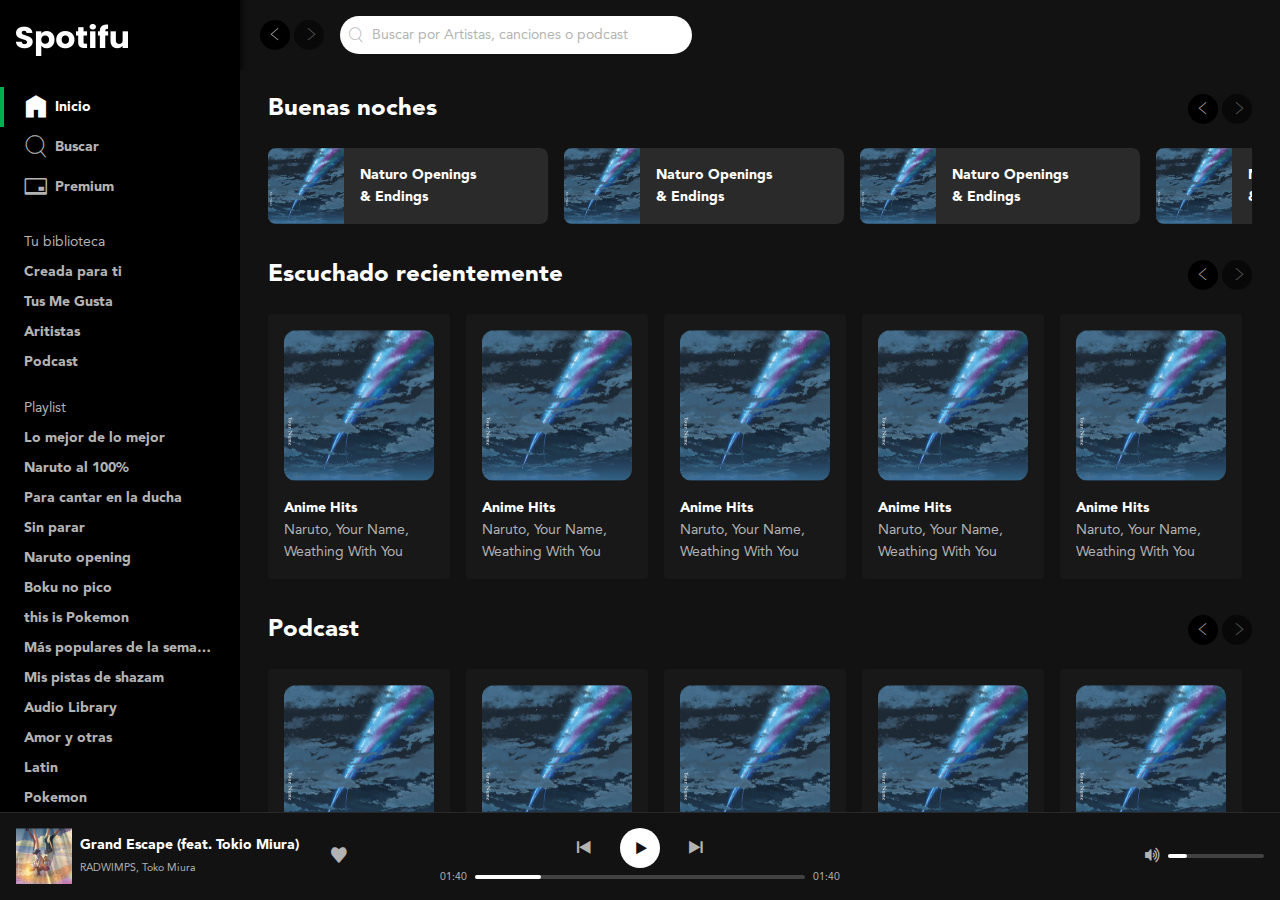
==== commit a902645b: "clase 43 - Composición de la Interfaz y contentInfo Landmark" ====
--- a/index.html
+++ b/index.html
@@ -8,751 +8,763 @@
   <title>Spotifu</title>
 </head>
 <body class="body">
-  <div class="page">
-    <div class="sticky">
-      <div class="page-block">
-        <header class="header" aria-label="Barra supeior y menú del usuario">
-          <div class="navigation">
-            <button class="navigation-prev" aria-label="Volver" title="Volver">
-              <i class="icon-arrowLeft" aria-hidden="true"></i>
-            </button>
-            <button class="navigation-next" disabled aria-label="Avanzar" title="avanzar">
-              <i class="icon-arrowRight" aria-hidden="true"></i>
-            </button>
+  <div class="layout">
+    <div class="layout-block">
+      <div class="layout-sidebar">
+        <div class="sidebar">
+          <header class="logo">
+            <a href="/" aria-current="page">
+              <img src="./images/spotifu-logo.png" class="logo-image" width="112" height="32" alt="Logo de Spotifu">
+            </a>
+          </header>
+          <nav class="menu" aria-label="Principal">
+            <ul class="menu-list">
+              <li class="menuItem is-active">
+                <a href="/" class="link" aria-current="page">
+                  <i class="icon-home" aria-hidden="true"></i>
+                  <span>Inicio</span>
+                </a>
+              </li>
+              <li class="menuItem ">
+                <a href="/" class="link">
+                  <i class="icon-search" aria-hidden="true"></i>
+                  <span>Buscar</span>
+                </a>
+              </li>
+              <li class="menuItem ">
+                <a href="/" class="link">
+                  <i class="icon-creditCard" aria-hidden="true"></i>
+                  <span>Premium</span>
+                </a>
+              </li>
+            </ul>
+          </nav>
+          <nav class="list" aria-labelledby="library-navigation">
+            <h2 class="list-title" id="library-navigation">Tu biblioteca</h2>
+            <ul class="list-content">
+              <li class="list-item">
+                <a href="#" class="link">Creada para ti</a>
+              </li>
+              <li class="list-item">
+                <a href="#" class="link">Tus Me Gusta</a>
+              </li>
+              <li class="list-item">
+                <a href="#" class="link">Aritistas</a>
+              </li>
+              <li class="list-item">
+                <a href="#" class="link">Podcast</a>
+              </li>
+
+            </ul>
+          </nav>
+          <nav class="list" aria-labelledby="playlist-navigation">
+            <h2 class="list-title" id="playlist-navigation">Playlist</h2>
+            <ul class="list-content">
+              <li class="list-item">
+                <a href="#" class="link">Lo mejor de lo mejor</a>
+              </li>
+              <li class="list-item">
+                <a href="#" class="link">Naruto al 100%</a>
+              </li>
+              <li class="list-item">
+                <a href="#" class="link">Para cantar en la ducha</a>
+              </li>
+              <li class="list-item">
+                <a href="#" class="link">Sin parar</a>
+              </li>
+              <li class="list-item">
+                <a href="#" class="link">Naruto opening</a>
+              </li>
+              <li class="list-item">
+                <a href="#" class="link">Boku no pico</a>
+              </li>
+              <li class="list-item">
+                <a href="#" class="link">this is Pokemon</a>
+              </li>
+              <li class="list-item">
+                <span class="ellipsis">
+                  <a href="#" class="link">Más populares de la semana para ti que eres una pro</a>
+                </span>
+              </li>
+              <li class="list-item">
+                <a href="#" class="link">Mis pistas de shazam</a>
+              </li>
+              <li class="list-item">
+                <a href="#" class="link">Audio Library</a>
+              </li>
+              <li class="list-item">
+                <a href="#" class="link">Amor y otras</a>
+              </li>
+              <li class="list-item">
+                <a href="#" class="link">Latin</a>
+              </li>
+              <li class="list-item">
+                <a href="#" class="link">Pokemon</a>
+              </li>
+              <li class="list-item">
+                <a href="#" class="link">Para cantar</a>
+              </li>
+              <li class="list-item">
+                <a href="#" class="link">Yui</a>
+              </li>
+            </ul>
+          </nav>
+        </div>
+      </div>
+      <div class="layout-main">
+        <div class="page">
+          <div class="sticky">
+            <div class="page-block">
+              <header class="header" aria-label="Barra supeior y menú del usuario">
+                <div class="navigation">
+                  <button class="navigation-prev" aria-label="Volver" title="Volver">
+                    <i class="icon-arrowLeft" aria-hidden="true"></i>
+                  </button>
+                  <button class="navigation-next" disabled aria-label="Avanzar" title="avanzar">
+                    <i class="icon-arrowRight" aria-hidden="true"></i>
+                  </button>
+                </div>
+                <form class="search" role="search" aria-label="Buscar por Artistas, canciones o podcast">
+                  <i class="icon-search" aria-hidden="true"></i>
+                  <input type="search" placeholder="Buscar por Artistas, canciones o podcast">
+                </form>
+              </header>
+            </div>
           </div>
-          <form class="search" role="search" aria-label="Buscar por Artistas, canciones o podcast">
-            <i class="icon-search" aria-hidden="true"></i>
-            <input type="search" placeholder="Buscar por Artistas, canciones o podcast">
-          </form>
-        </header>
+
+          <main class="page-block">
+            <section class="playlistList" aria-labelledby="region1">
+              <div class="playlistList-top">
+                <h2 class="playlistList-title" id="region1">
+                  Buenas noches
+                </h2>
+
+                <div class="navigation">
+                  <button class="navigation-prev" aria-label="Volver" title="Volver">
+                    <i class="icon-arrowLeft" aria-hidden="true"></i>
+                  </button>
+                  <button class="navigation-next" disabled aria-label="Avanzar" title="avanzar">
+                    <i class="icon-arrowRight" aria-hidden="true"></i>
+                  </button>
+                </div>
+              </div>
+              <div class="playlistList-container">
+                <div class="playlistB">
+                  <div class="playlistB-cover">
+                    <img src="./images/anime-hits.png" width="76" height="76" alt="Cover de la playlist Anime Hits">
+                  </div>
+                  <div class="playlistB-details">
+                    <h3 class="playlistB-title">Naturo Openings & Endings</h3>
+                    <div class="playlistB-control">
+                      <button class="buttonIcon is-primary" title="Reproducir la lista de reproducción Naruto Openings & Endings"
+                        aria-label="Reproducir la lista de reproducción Naruto Openings & Endings">
+                        <i class="icon-play" aria-hidden="true"></i>
+                      </button>
+                    </div>
+                  </div>
+                </div>
+                <div class="playlistB">
+                  <div class="playlistB-cover">
+                    <img src="./images/anime-hits.png" width="76" height="76" alt="Cover de la playlist Anime Hits">
+                  </div>
+                  <div class="playlistB-details">
+                    <h3 class="playlistB-title">Naturo Openings & Endings</h3>
+                    <div class="playlistB-control">
+                      <button class="buttonIcon is-primary" title="Reproducir la lista de reproducción Naruto Openings & Endings"
+                        aria-label="Reproducir la lista de reproducción Naruto Openings & Endings">
+                        <i class="icon-play" aria-hidden="true"></i>
+                      </button>
+                    </div>
+                  </div>
+                </div>
+                <div class="playlistB">
+                  <div class="playlistB-cover">
+                    <img src="./images/anime-hits.png" width="76" height="76" alt="Cover de la playlist Anime Hits">
+                  </div>
+                  <div class="playlistB-details">
+                    <h3 class="playlistB-title">Naturo Openings & Endings</h3>
+                    <div class="playlistB-control">
+                      <button class="buttonIcon is-primary" title="Reproducir la lista de reproducción Naruto Openings & Endings"
+                        aria-label="Reproducir la lista de reproducción Naruto Openings & Endings">
+                        <i class="icon-play" aria-hidden="true"></i>
+                      </button>
+                    </div>
+                  </div>
+                </div>
+                <div class="playlistB">
+                  <div class="playlistB-cover">
+                    <img src="./images/anime-hits.png" width="76" height="76" alt="Cover de la playlist Anime Hits">
+                  </div>
+                  <div class="playlistB-details">
+                    <h3 class="playlistB-title">Naturo Openings & Endings</h3>
+                    <div class="playlistB-control">
+                      <button class="buttonIcon is-primary" title="Reproducir la lista de reproducción Naruto Openings & Endings"
+                        aria-label="Reproducir la lista de reproducción Naruto Openings & Endings">
+                        <i class="icon-play" aria-hidden="true"></i>
+                      </button>
+                    </div>
+                  </div>
+                </div>
+                <div class="playlistB">
+                  <div class="playlistB-cover">
+                    <img src="./images/anime-hits.png" width="76" height="76" alt="Cover de la playlist Anime Hits">
+                  </div>
+                  <div class="playlistB-details">
+                    <h3 class="playlistB-title">Naturo Openings & Endings</h3>
+                    <div class="playlistB-control">
+                      <button class="buttonIcon is-primary" title="Reproducir la lista de reproducción Naruto Openings & Endings"
+                        aria-label="Reproducir la lista de reproducción Naruto Openings & Endings">
+                        <i class="icon-play" aria-hidden="true"></i>
+                      </button>
+                    </div>
+                  </div>
+                </div>
+                <div class="playlistB">
+                  <div class="playlistB-cover">
+                    <img src="./images/anime-hits.png" width="76" height="76" alt="Cover de la playlist Anime Hits">
+                  </div>
+                  <div class="playlistB-details">
+                    <h3 class="playlistB-title">Naturo Openings & Endings</h3>
+                    <div class="playlistB-control">
+                      <button class="buttonIcon is-primary" title="Reproducir la lista de reproducción Naruto Openings & Endings"
+                        aria-label="Reproducir la lista de reproducción Naruto Openings & Endings">
+                        <i class="icon-play" aria-hidden="true"></i>
+                      </button>
+                    </div>
+                  </div>
+                </div>
+                <div class="playlistB">
+                  <div class="playlistB-cover">
+                    <img src="./images/anime-hits.png" width="76" height="76" alt="Cover de la playlist Anime Hits">
+                  </div>
+                  <div class="playlistB-details">
+                    <h3 class="playlistB-title">Naturo Openings & Endings</h3>
+                    <div class="playlistB-control">
+                      <button class="buttonIcon is-primary" title="Reproducir la lista de reproducción Naruto Openings & Endings"
+                        aria-label="Reproducir la lista de reproducción Naruto Openings & Endings">
+                        <i class="icon-play" aria-hidden="true"></i>
+                      </button>
+                    </div>
+                  </div>
+                </div>
+                <div class="playlistB">
+                  <div class="playlistB-cover">
+                    <img src="./images/anime-hits.png" width="76" height="76" alt="Cover de la playlist Anime Hits">
+                  </div>
+                  <div class="playlistB-details">
+                    <h3 class="playlistB-title">Naturo Openings & Endings</h3>
+                    <div class="playlistB-control">
+                      <button class="buttonIcon is-primary" title="Reproducir la lista de reproducción Naruto Openings & Endings"
+                        aria-label="Reproducir la lista de reproducción Naruto Openings & Endings">
+                        <i class="icon-play" aria-hidden="true"></i>
+                      </button>
+                    </div>
+                  </div>
+                </div>
+                <div class="playlistB">
+                  <div class="playlistB-cover">
+                    <img src="./images/anime-hits.png" width="76" height="76" alt="Cover de la playlist Anime Hits">
+                  </div>
+                  <div class="playlistB-details">
+                    <h3 class="playlistB-title">Naturo Openings & Endings</h3>
+                    <div class="playlistB-control">
+                      <button class="buttonIcon is-primary" title="Reproducir la lista de reproducción Naruto Openings & Endings"
+                        aria-label="Reproducir la lista de reproducción Naruto Openings & Endings">
+                        <i class="icon-play" aria-hidden="true"></i>
+                      </button>
+                    </div>
+                  </div>
+                </div>
+              </div>
+            </section>
+
+
+            <section class="playlistList" aria-labelledby="region2">
+              <div class="playlistList-top">
+                <h2 class="playlistList-title" id="region2">
+                  Escuchado recientemente
+                </h2>
+                <div class="navigation">
+                  <button class="navigation-prev" aria-label="Volver" title="Volver">
+                    <i class="icon-arrowLeft" aria-hidden="true"></i>
+                  </button>
+                  <button class="navigation-next" disabled aria-label="Avanzar" title="avanzar">
+                    <i class="icon-arrowRight" aria-hidden="true"></i>
+                  </button>
+                </div>
+              </div>
+              <div class="playlistList-container">
+                <div class="playlistA">
+                  <div class="playlistA-cover">
+                    <img src="./images/anime-hits.png" width="150" height="150" alt="Cover de la playlist Anime Hits">
+                    <button class="buttonIcon is-primary" aria-label="Reproducir" title="Reproducir">
+                      <i class="icon-play" aria-hidden="true"></i>
+                    </button>
+                  </div>
+                  <h3 class="playlistA-title">Anime Hits</h3>
+                  <h4 class="playlistA-description">Naruto, Your Name, Weathing With You</h4>
+                </div>
+                <div class="playlistA">
+                  <div class="playlistA-cover">
+                    <img src="./images/anime-hits.png" width="150" height="150" alt="Cover de la playlist Anime Hits">
+                    <button class="buttonIcon is-primary" aria-label="Reproducir" title="Reproducir">
+                      <i class="icon-play" aria-hidden="true"></i>
+                    </button>
+                  </div>
+                  <h3 class="playlistA-title">Anime Hits</h3>
+                  <h4 class="playlistA-description">Naruto, Your Name, Weathing With You</h4>
+                </div>
+                <div class="playlistA">
+                  <div class="playlistA-cover">
+                    <img src="./images/anime-hits.png" width="150" height="150" alt="Cover de la playlist Anime Hits">
+                    <button class="buttonIcon is-primary" aria-label="Reproducir" title="Reproducir">
+                      <i class="icon-play" aria-hidden="true"></i>
+                    </button>
+                  </div>
+                  <h3 class="playlistA-title">Anime Hits</h3>
+                  <h4 class="playlistA-description">Naruto, Your Name, Weathing With You</h4>
+                </div>
+                <div class="playlistA">
+                  <div class="playlistA-cover">
+                    <img src="./images/anime-hits.png" width="150" height="150" alt="Cover de la playlist Anime Hits">
+                    <button class="buttonIcon is-primary" aria-label="Reproducir" title="Reproducir">
+                      <i class="icon-play" aria-hidden="true"></i>
+                    </button>
+                  </div>
+                  <h3 class="playlistA-title">Anime Hits</h3>
+                  <h4 class="playlistA-description">Naruto, Your Name, Weathing With You</h4>
+                </div>
+                <div class="playlistA">
+                  <div class="playlistA-cover">
+                    <img src="./images/anime-hits.png" width="150" height="150" alt="Cover de la playlist Anime Hits">
+                    <button class="buttonIcon is-primary" aria-label="Reproducir" title="Reproducir">
+                      <i class="icon-play" aria-hidden="true"></i>
+                    </button>
+                  </div>
+                  <h3 class="playlistA-title">Anime Hits</h3>
+                  <h4 class="playlistA-description">Naruto, Your Name, Weathing With You</h4>
+                </div>
+                <div class="playlistA">
+                  <div class="playlistA-cover">
+                    <img src="./images/anime-hits.png" width="150" height="150" alt="Cover de la playlist Anime Hits">
+                    <button class="buttonIcon is-primary" aria-label="Reproducir" title="Reproducir">
+                      <i class="icon-play" aria-hidden="true"></i>
+                    </button>
+                  </div>
+                  <h3 class="playlistA-title">Anime Hits</h3>
+                  <h4 class="playlistA-description">Naruto, Your Name, Weathing With You</h4>
+                </div>
+                <div class="playlistA">
+                  <div class="playlistA-cover">
+                    <img src="./images/anime-hits.png" width="150" height="150" alt="Cover de la playlist Anime Hits">
+                    <button class="buttonIcon is-primary" aria-label="Reproducir" title="Reproducir">
+                      <i class="icon-play" aria-hidden="true"></i>
+                    </button>
+                  </div>
+                  <h3 class="playlistA-title">Anime Hits</h3>
+                  <h4 class="playlistA-description">Naruto, Your Name, Weathing With You</h4>
+                </div>
+                <div class="playlistA">
+                  <div class="playlistA-cover">
+                    <img src="./images/anime-hits.png" width="150" height="150" alt="Cover de la playlist Anime Hits">
+                    <button class="buttonIcon is-primary" aria-label="Reproducir" title="Reproducir">
+                      <i class="icon-play" aria-hidden="true"></i>
+                    </button>
+                  </div>
+                  <h3 class="playlistA-title">Anime Hits</h3>
+                  <h4 class="playlistA-description">Naruto, Your Name, Weathing With You</h4>
+                </div>
+                <div class="playlistA">
+                  <div class="playlistA-cover">
+                    <img src="./images/anime-hits.png" width="150" height="150" alt="Cover de la playlist Anime Hits">
+                    <button class="buttonIcon is-primary" aria-label="Reproducir" title="Reproducir">
+                      <i class="icon-play" aria-hidden="true"></i>
+                    </button>
+                  </div>
+                  <h3 class="playlistA-title">Anime Hits</h3>
+                  <h4 class="playlistA-description">Naruto, Your Name, Weathing With You</h4>
+                </div>
+                <div class="playlistA">
+                  <div class="playlistA-cover">
+                    <img src="./images/anime-hits.png" width="150" height="150" alt="Cover de la playlist Anime Hits">
+                    <button class="buttonIcon is-primary" aria-label="Reproducir" title="Reproducir">
+                      <i class="icon-play" aria-hidden="true"></i>
+                    </button>
+                  </div>
+                  <h3 class="playlistA-title">Anime Hits</h3>
+                  <h4 class="playlistA-description">Naruto, Your Name, Weathing With You</h4>
+                </div>
+                <div class="playlistA">
+                  <div class="playlistA-cover">
+                    <img src="./images/anime-hits.png" width="150" height="150" alt="Cover de la playlist Anime Hits">
+                    <button class="buttonIcon is-primary" aria-label="Reproducir" title="Reproducir">
+                      <i class="icon-play" aria-hidden="true"></i>
+                    </button>
+                  </div>
+                  <h3 class="playlistA-title">Anime Hits</h3>
+                  <h4 class="playlistA-description">Naruto, Your Name, Weathing With You</h4>
+                </div>
+                <div class="playlistA">
+                  <div class="playlistA-cover">
+                    <img src="./images/anime-hits.png" width="150" height="150" alt="Cover de la playlist Anime Hits">
+                    <button class="buttonIcon is-primary" aria-label="Reproducir" title="Reproducir">
+                      <i class="icon-play" aria-hidden="true"></i>
+                    </button>
+                  </div>
+                  <h3 class="playlistA-title">Anime Hits</h3>
+                  <h4 class="playlistA-description">Naruto, Your Name, Weathing With You</h4>
+                </div>
+              </div>
+            </section>
+            <section class="playlistList" aria-labelledby="region3">
+              <div class="playlistList-top">
+                <h2 class="playlistList-title" id="region3">
+                  Podcast
+                </h2>
+                <div class="navigation">
+                  <button class="navigation-prev" aria-label="Volver" title="Volver">
+                    <i class="icon-arrowLeft" aria-hidden="true"></i>
+                  </button>
+                  <button class="navigation-next" disabled aria-label="Avanzar" title="avanzar">
+                    <i class="icon-arrowRight" aria-hidden="true"></i>
+                  </button>
+                </div>
+              </div>
+              <div class="playlistList-container">
+                <div class="playlistA">
+                  <div class="playlistA-cover">
+                    <img src="./images/anime-hits.png" width="150" height="150" alt="Cover de la playlist Anime Hits">
+                    <button class="buttonIcon is-primary" aria-label="Reproducir" title="Reproducir">
+                      <i class="icon-play" aria-hidden="true"></i>
+                    </button>
+                  </div>
+                  <h3 class="playlistA-title">Anime Hits</h3>
+                  <h4 class="playlistA-description">Naruto, Your Name, Weathing With You</h4>
+                </div>
+                <div class="playlistA">
+                  <div class="playlistA-cover">
+                    <img src="./images/anime-hits.png" width="150" height="150" alt="Cover de la playlist Anime Hits">
+                    <button class="buttonIcon is-primary" aria-label="Reproducir" title="Reproducir">
+                      <i class="icon-play" aria-hidden="true"></i>
+                    </button>
+                  </div>
+                  <h3 class="playlistA-title">Anime Hits</h3>
+                  <h4 class="playlistA-description">Naruto, Your Name, Weathing With You</h4>
+                </div>
+                <div class="playlistA">
+                  <div class="playlistA-cover">
+                    <img src="./images/anime-hits.png" width="150" height="150" alt="Cover de la playlist Anime Hits">
+                    <button class="buttonIcon is-primary" aria-label="Reproducir" title="Reproducir">
+                      <i class="icon-play" aria-hidden="true"></i>
+                    </button>
+                  </div>
+                  <h3 class="playlistA-title">Anime Hits</h3>
+                  <h4 class="playlistA-description">Naruto, Your Name, Weathing With You</h4>
+                </div>
+                <div class="playlistA">
+                  <div class="playlistA-cover">
+                    <img src="./images/anime-hits.png" width="150" height="150" alt="Cover de la playlist Anime Hits">
+                    <button class="buttonIcon is-primary" aria-label="Reproducir" title="Reproducir">
+                      <i class="icon-play" aria-hidden="true"></i>
+                    </button>
+                  </div>
+                  <h3 class="playlistA-title">Anime Hits</h3>
+                  <h4 class="playlistA-description">Naruto, Your Name, Weathing With You</h4>
+                </div>
+                <div class="playlistA">
+                  <div class="playlistA-cover">
+                    <img src="./images/anime-hits.png" width="150" height="150" alt="Cover de la playlist Anime Hits">
+                    <button class="buttonIcon is-primary" aria-label="Reproducir" title="Reproducir">
+                      <i class="icon-play" aria-hidden="true"></i>
+                    </button>
+                  </div>
+                  <h3 class="playlistA-title">Anime Hits</h3>
+                  <h4 class="playlistA-description">Naruto, Your Name, Weathing With You</h4>
+                </div>
+                <div class="playlistA">
+                  <div class="playlistA-cover">
+                    <img src="./images/anime-hits.png" width="150" height="150" alt="Cover de la playlist Anime Hits">
+                    <button class="buttonIcon is-primary" aria-label="Reproducir" title="Reproducir">
+                      <i class="icon-play" aria-hidden="true"></i>
+                    </button>
+                  </div>
+                  <h3 class="playlistA-title">Anime Hits</h3>
+                  <h4 class="playlistA-description">Naruto, Your Name, Weathing With You</h4>
+                </div>
+                <div class="playlistA">
+                  <div class="playlistA-cover">
+                    <img src="./images/anime-hits.png" width="150" height="150" alt="Cover de la playlist Anime Hits">
+                    <button class="buttonIcon is-primary" aria-label="Reproducir" title="Reproducir">
+                      <i class="icon-play" aria-hidden="true"></i>
+                    </button>
+                  </div>
+                  <h3 class="playlistA-title">Anime Hits</h3>
+                  <h4 class="playlistA-description">Naruto, Your Name, Weathing With You</h4>
+                </div>
+                <div class="playlistA">
+                  <div class="playlistA-cover">
+                    <img src="./images/anime-hits.png" width="150" height="150" alt="Cover de la playlist Anime Hits">
+                    <button class="buttonIcon is-primary" aria-label="Reproducir" title="Reproducir">
+                      <i class="icon-play" aria-hidden="true"></i>
+                    </button>
+                  </div>
+                  <h3 class="playlistA-title">Anime Hits</h3>
+                  <h4 class="playlistA-description">Naruto, Your Name, Weathing With You</h4>
+                </div>
+                <div class="playlistA">
+                  <div class="playlistA-cover">
+                    <img src="./images/anime-hits.png" width="150" height="150" alt="Cover de la playlist Anime Hits">
+                    <button class="buttonIcon is-primary" aria-label="Reproducir" title="Reproducir">
+                      <i class="icon-play" aria-hidden="true"></i>
+                    </button>
+                  </div>
+                  <h3 class="playlistA-title">Anime Hits</h3>
+                  <h4 class="playlistA-description">Naruto, Your Name, Weathing With You</h4>
+                </div>
+                <div class="playlistA">
+                  <div class="playlistA-cover">
+                    <img src="./images/anime-hits.png" width="150" height="150" alt="Cover de la playlist Anime Hits">
+                    <button class="buttonIcon is-primary" aria-label="Reproducir" title="Reproducir">
+                      <i class="icon-play" aria-hidden="true"></i>
+                    </button>
+                  </div>
+                  <h3 class="playlistA-title">Anime Hits</h3>
+                  <h4 class="playlistA-description">Naruto, Your Name, Weathing With You</h4>
+                </div>
+                <div class="playlistA">
+                  <div class="playlistA-cover">
+                    <img src="./images/anime-hits.png" width="150" height="150" alt="Cover de la playlist Anime Hits">
+                    <button class="buttonIcon is-primary" aria-label="Reproducir" title="Reproducir">
+                      <i class="icon-play" aria-hidden="true"></i>
+                    </button>
+                  </div>
+                  <h3 class="playlistA-title">Anime Hits</h3>
+                  <h4 class="playlistA-description">Naruto, Your Name, Weathing With You</h4>
+                </div>
+                <div class="playlistA">
+                  <div class="playlistA-cover">
+                    <img src="./images/anime-hits.png" width="150" height="150" alt="Cover de la playlist Anime Hits">
+                    <button class="buttonIcon is-primary" aria-label="Reproducir" title="Reproducir">
+                      <i class="icon-play" aria-hidden="true"></i>
+                    </button>
+                  </div>
+                  <h3 class="playlistA-title">Anime Hits</h3>
+                  <h4 class="playlistA-description">Naruto, Your Name, Weathing With You</h4>
+                </div>
+              </div>
+            </section>
+            <section class="playlistList" aria-labelledby="region4">
+              <div class="playlistList-top">
+                <h2 class="playlistList-title" id="region4">
+                  Lo mejor de lo mejor
+                </h2>
+                <div class="navigation">
+                  <button class="navigation-prev" aria-label="Volver" title="Volver">
+                    <i class="icon-arrowLeft" aria-hidden="true"></i>
+                  </button>
+                  <button class="navigation-next" disabled aria-label="Avanzar" title="avanzar">
+                    <i class="icon-arrowRight" aria-hidden="true"></i>
+                  </button>
+                </div>
+              </div>
+              <div class="playlistList-container">
+                <div class="playlistA">
+                  <div class="playlistA-cover">
+                    <img src="./images/anime-hits.png" width="150" height="150" alt="Cover de la playlist Anime Hits">
+                    <button class="buttonIcon is-primary" aria-label="Reproducir" title="Reproducir">
+                      <i class="icon-play" aria-hidden="true"></i>
+                    </button>
+                  </div>
+                  <h3 class="playlistA-title">Anime Hits</h3>
+                  <h4 class="playlistA-description">Naruto, Your Name, Weathing With You</h4>
+                </div>
+                <div class="playlistA">
+                  <div class="playlistA-cover">
+                    <img src="./images/anime-hits.png" width="150" height="150" alt="Cover de la playlist Anime Hits">
+                    <button class="buttonIcon is-primary" aria-label="Reproducir" title="Reproducir">
+                      <i class="icon-play" aria-hidden="true"></i>
+                    </button>
+                  </div>
+                  <h3 class="playlistA-title">Anime Hits</h3>
+                  <h4 class="playlistA-description">Naruto, Your Name, Weathing With You</h4>
+                </div>
+                <div class="playlistA">
+                  <div class="playlistA-cover">
+                    <img src="./images/anime-hits.png" width="150" height="150" alt="Cover de la playlist Anime Hits">
+                    <button class="buttonIcon is-primary" aria-label="Reproducir" title="Reproducir">
+                      <i class="icon-play" aria-hidden="true"></i>
+                    </button>
+                  </div>
+                  <h3 class="playlistA-title">Anime Hits</h3>
+                  <h4 class="playlistA-description">Naruto, Your Name, Weathing With You</h4>
+                </div>
+                <div class="playlistA">
+                  <div class="playlistA-cover">
+                    <img src="./images/anime-hits.png" width="150" height="150" alt="Cover de la playlist Anime Hits">
+                    <button class="buttonIcon is-primary" aria-label="Reproducir" title="Reproducir">
+                      <i class="icon-play" aria-hidden="true"></i>
+                    </button>
+                  </div>
+                  <h3 class="playlistA-title">Anime Hits</h3>
+                  <h4 class="playlistA-description">Naruto, Your Name, Weathing With You</h4>
+                </div>
+                <div class="playlistA">
+                  <div class="playlistA-cover">
+                    <img src="./images/anime-hits.png" width="150" height="150" alt="Cover de la playlist Anime Hits">
+                    <button class="buttonIcon is-primary" aria-label="Reproducir" title="Reproducir">
+                      <i class="icon-play" aria-hidden="true"></i>
+                    </button>
+                  </div>
+                  <h3 class="playlistA-title">Anime Hits</h3>
+                  <h4 class="playlistA-description">Naruto, Your Name, Weathing With You</h4>
+                </div>
+                <div class="playlistA">
+                  <div class="playlistA-cover">
+                    <img src="./images/anime-hits.png" width="150" height="150" alt="Cover de la playlist Anime Hits">
+                    <button class="buttonIcon is-primary" aria-label="Reproducir" title="Reproducir">
+                      <i class="icon-play" aria-hidden="true"></i>
+                    </button>
+                  </div>
+                  <h3 class="playlistA-title">Anime Hits</h3>
+                  <h4 class="playlistA-description">Naruto, Your Name, Weathing With You</h4>
+                </div>
+                <div class="playlistA">
+                  <div class="playlistA-cover">
+                    <img src="./images/anime-hits.png" width="150" height="150" alt="Cover de la playlist Anime Hits">
+                    <button class="buttonIcon is-primary" aria-label="Reproducir" title="Reproducir">
+                      <i class="icon-play" aria-hidden="true"></i>
+                    </button>
+                  </div>
+                  <h3 class="playlistA-title">Anime Hits</h3>
+                  <h4 class="playlistA-description">Naruto, Your Name, Weathing With You</h4>
+                </div>
+                <div class="playlistA">
+                  <div class="playlistA-cover">
+                    <img src="./images/anime-hits.png" width="150" height="150" alt="Cover de la playlist Anime Hits">
+                    <button class="buttonIcon is-primary" aria-label="Reproducir" title="Reproducir">
+                      <i class="icon-play" aria-hidden="true"></i>
+                    </button>
+                  </div>
+                  <h3 class="playlistA-title">Anime Hits</h3>
+                  <h4 class="playlistA-description">Naruto, Your Name, Weathing With You</h4>
+                </div>
+                <div class="playlistA">
+                  <div class="playlistA-cover">
+                    <img src="./images/anime-hits.png" width="150" height="150" alt="Cover de la playlist Anime Hits">
+                    <button class="buttonIcon is-primary" aria-label="Reproducir" title="Reproducir">
+                      <i class="icon-play" aria-hidden="true"></i>
+                    </button>
+                  </div>
+                  <h3 class="playlistA-title">Anime Hits</h3>
+                  <h4 class="playlistA-description">Naruto, Your Name, Weathing With You</h4>
+                </div>
+                <div class="playlistA">
+                  <div class="playlistA-cover">
+                    <img src="./images/anime-hits.png" width="150" height="150" alt="Cover de la playlist Anime Hits">
+                    <button class="buttonIcon is-primary" aria-label="Reproducir" title="Reproducir">
+                      <i class="icon-play" aria-hidden="true"></i>
+                    </button>
+                  </div>
+                  <h3 class="playlistA-title">Anime Hits</h3>
+                  <h4 class="playlistA-description">Naruto, Your Name, Weathing With You</h4>
+                </div>
+                <div class="playlistA">
+                  <div class="playlistA-cover">
+                    <img src="./images/anime-hits.png" width="150" height="150" alt="Cover de la playlist Anime Hits">
+                    <button class="buttonIcon is-primary" aria-label="Reproducir" title="Reproducir">
+                      <i class="icon-play" aria-hidden="true"></i>
+                    </button>
+                  </div>
+                  <h3 class="playlistA-title">Anime Hits</h3>
+                  <h4 class="playlistA-description">Naruto, Your Name, Weathing With You</h4>
+                </div>
+                <div class="playlistA">
+                  <div class="playlistA-cover">
+                    <img src="./images/anime-hits.png" width="150" height="150" alt="Cover de la playlist Anime Hits">
+                    <button class="buttonIcon is-primary" aria-label="Reproducir" title="Reproducir">
+                      <i class="icon-play" aria-hidden="true"></i>
+                    </button>
+                  </div>
+                  <h3 class="playlistA-title">Anime Hits</h3>
+                  <h4 class="playlistA-description">Naruto, Your Name, Weathing With You</h4>
+                </div>
+              </div>
+            </section>
+          </main>
+        </div>
       </div>
     </div>
 
-    <main class="page-block">
-      <section class="playlistList" aria-labelledby="region1">
-        <div class="playlistList-top">
-          <h2 class="playlistList-title" id="region1">
-            Buenas noches
-          </h2>
-
-          <div class="navigation">
-            <button class="navigation-prev" aria-label="Volver" title="Volver">
-              <i class="icon-arrowLeft" aria-hidden="true"></i>
-            </button>
-            <button class="navigation-next" disabled aria-label="Avanzar" title="avanzar">
-              <i class="icon-arrowRight" aria-hidden="true"></i>
-            </button>
+    <div class="layout-block">
+      <footer class="layout-bottom">
+        <div class="player">
+          <div class="player-nowPlaying">
+            <div class="nowPlaying">
+              <div class="nowPlaying-cover">
+                <img src="./images/grand-scape.png" width="56" height="56"
+                  alt="Portada de Grand Escape (feat. Tokio Miura) de RADWIMPS, Toko Miura"
+                  title="Portada de Grand Escape (feat. Tokio Miura) de RADWIMPS, Toko Miura">
+              </div>
+              <div class="nowPlaying-details">
+                <div class="nowPlaying-description">
+                  <a href="#song" class="nowPlaying-title">
+                    Grand Escape (feat. Tokio Miura)
+                  </a>
+                  <a href="#RADWIMPS" class="nowPlaying-artist">
+                    RADWIMPS, Toko Miura
+                  </a>
+                </div>
+                <div class="nowPlaying-actions">
+                  <button class="player-control" role="switch" aria-checked="false" aria-label="Guardar en tu biblioteca"
+                    title="Guardar en tu biblioteca">
+                    <i class="icon-heart" aria-hidden="true"></i>
+                  </button>
+                </div>
+              </div>
+            </div>
           </div>
-        </div>
-        <div class="playlistList-container">
-          <div class="playlistB">
-            <div class="playlistB-cover">
-              <img src="./images/anime-hits.png" width="76" height="76" alt="Cover de la playlist Anime Hits">
-            </div>
-            <div class="playlistB-details">
-              <h3 class="playlistB-title">Naturo Openings & Endings</h3>
-              <div class="playlistB-control">
-                <button class="buttonIcon is-primary" title="Reproducir la lista de reproducción Naruto Openings & Endings"
-                  aria-label="Reproducir la lista de reproducción Naruto Openings & Endings">
+          <div class="player-playerControls">
+            <div class="playerControls">
+              <div class="playerControls-buttons" aria-label="Controles de reproducción">
+                <button class="buttonIcon" aria-label="Anterior" title="Anterior">
+                  <i class="icon-prev" aria-hidden="true"></i>
+                </button>
+                <button class="buttonIcon is-white" aria-label="Reproducir" title="Reproducir">
                   <i class="icon-play" aria-hidden="true"></i>
                 </button>
+                <button class="buttonIcon" aria-label="Siguiente" title="Siguiente">
+                  <i class="icon-next" aria-hidden="true"></i>
+                </button>
+              </div>
+              <div class="playerPlayback">
+                <span class="playerPlayback-progressTime">01:40</span>
+                <div class="playerPlayback-slider">
+                  <div class="slider">
+                    <div class="slider-progress">
+                      <button class="slider-buttton" aria-label="Controlar el progreso de la reproducción"></button>
+                    </div>
+                  </div>
+                </div>
+                <span class="playerPlayback-progressTime">01:40</span>
               </div>
             </div>
           </div>
-          <div class="playlistB">
-            <div class="playlistB-cover">
-              <img src="./images/anime-hits.png" width="76" height="76" alt="Cover de la playlist Anime Hits">
-            </div>
-            <div class="playlistB-details">
-              <h3 class="playlistB-title">Naturo Openings & Endings</h3>
-              <div class="playlistB-control">
-                <button class="buttonIcon is-primary" title="Reproducir la lista de reproducción Naruto Openings & Endings"
-                  aria-label="Reproducir la lista de reproducción Naruto Openings & Endings">
-                  <i class="icon-play" aria-hidden="true"></i>
-                </button>
-              </div>
-            </div>
-          </div>
-          <div class="playlistB">
-            <div class="playlistB-cover">
-              <img src="./images/anime-hits.png" width="76" height="76" alt="Cover de la playlist Anime Hits">
-            </div>
-            <div class="playlistB-details">
-              <h3 class="playlistB-title">Naturo Openings & Endings</h3>
-              <div class="playlistB-control">
-                <button class="buttonIcon is-primary" title="Reproducir la lista de reproducción Naruto Openings & Endings"
-                  aria-label="Reproducir la lista de reproducción Naruto Openings & Endings">
-                  <i class="icon-play" aria-hidden="true"></i>
-                </button>
-              </div>
-            </div>
-          </div>
-          <div class="playlistB">
-            <div class="playlistB-cover">
-              <img src="./images/anime-hits.png" width="76" height="76" alt="Cover de la playlist Anime Hits">
-            </div>
-            <div class="playlistB-details">
-              <h3 class="playlistB-title">Naturo Openings & Endings</h3>
-              <div class="playlistB-control">
-                <button class="buttonIcon is-primary" title="Reproducir la lista de reproducción Naruto Openings & Endings"
-                  aria-label="Reproducir la lista de reproducción Naruto Openings & Endings">
-                  <i class="icon-play" aria-hidden="true"></i>
-                </button>
-              </div>
-            </div>
-          </div>
-          <div class="playlistB">
-            <div class="playlistB-cover">
-              <img src="./images/anime-hits.png" width="76" height="76" alt="Cover de la playlist Anime Hits">
-            </div>
-            <div class="playlistB-details">
-              <h3 class="playlistB-title">Naturo Openings & Endings</h3>
-              <div class="playlistB-control">
-                <button class="buttonIcon is-primary" title="Reproducir la lista de reproducción Naruto Openings & Endings"
-                  aria-label="Reproducir la lista de reproducción Naruto Openings & Endings">
-                  <i class="icon-play" aria-hidden="true"></i>
-                </button>
-              </div>
-            </div>
-          </div>
-          <div class="playlistB">
-            <div class="playlistB-cover">
-              <img src="./images/anime-hits.png" width="76" height="76" alt="Cover de la playlist Anime Hits">
-            </div>
-            <div class="playlistB-details">
-              <h3 class="playlistB-title">Naturo Openings & Endings</h3>
-              <div class="playlistB-control">
-                <button class="buttonIcon is-primary" title="Reproducir la lista de reproducción Naruto Openings & Endings"
-                  aria-label="Reproducir la lista de reproducción Naruto Openings & Endings">
-                  <i class="icon-play" aria-hidden="true"></i>
-                </button>
-              </div>
-            </div>
-          </div>
-          <div class="playlistB">
-            <div class="playlistB-cover">
-              <img src="./images/anime-hits.png" width="76" height="76" alt="Cover de la playlist Anime Hits">
-            </div>
-            <div class="playlistB-details">
-              <h3 class="playlistB-title">Naturo Openings & Endings</h3>
-              <div class="playlistB-control">
-                <button class="buttonIcon is-primary" title="Reproducir la lista de reproducción Naruto Openings & Endings"
-                  aria-label="Reproducir la lista de reproducción Naruto Openings & Endings">
-                  <i class="icon-play" aria-hidden="true"></i>
-                </button>
-              </div>
-            </div>
-          </div>
-          <div class="playlistB">
-            <div class="playlistB-cover">
-              <img src="./images/anime-hits.png" width="76" height="76" alt="Cover de la playlist Anime Hits">
-            </div>
-            <div class="playlistB-details">
-              <h3 class="playlistB-title">Naturo Openings & Endings</h3>
-              <div class="playlistB-control">
-                <button class="buttonIcon is-primary" title="Reproducir la lista de reproducción Naruto Openings & Endings"
-                  aria-label="Reproducir la lista de reproducción Naruto Openings & Endings">
-                  <i class="icon-play" aria-hidden="true"></i>
-                </button>
-              </div>
-            </div>
-          </div>
-          <div class="playlistB">
-            <div class="playlistB-cover">
-              <img src="./images/anime-hits.png" width="76" height="76" alt="Cover de la playlist Anime Hits">
-            </div>
-            <div class="playlistB-details">
-              <h3 class="playlistB-title">Naturo Openings & Endings</h3>
-              <div class="playlistB-control">
-                <button class="buttonIcon is-primary" title="Reproducir la lista de reproducción Naruto Openings & Endings"
-                  aria-label="Reproducir la lista de reproducción Naruto Openings & Endings">
-                  <i class="icon-play" aria-hidden="true"></i>
-                </button>
+          <div class="player-playerVolume">
+            <div class="playerVolume">
+              <button class="player-control" aria-label="Silenciar" aria-describedby="volumen-icon">
+                <i class="icon-volumeUp" id="volumen-icon" role="presentation" aria-label="Volumen alto"></i>
+              </button>
+              <div class="playerVolume-slider">
+                <div class="slider">
+                  <div class="slider-progress">
+                    <button class="slider-buttton" aria-label="Controlar el progreso de la reproducción"></button>
+                  </div>
+                </div>
               </div>
             </div>
           </div>
         </div>
-      </section>
-
-
-      <section class="playlistList" aria-labelledby="region2">
-        <div class="playlistList-top">
-          <h2 class="playlistList-title" id="region2">
-            Escuchado recientemente
-          </h2>
-          <div class="navigation">
-            <button class="navigation-prev" aria-label="Volver" title="Volver">
-              <i class="icon-arrowLeft" aria-hidden="true"></i>
-            </button>
-            <button class="navigation-next" disabled aria-label="Avanzar" title="avanzar">
-              <i class="icon-arrowRight" aria-hidden="true"></i>
-            </button>
-          </div>
-        </div>
-        <div class="playlistList-container">
-          <div class="playlistA">
-            <div class="playlistA-cover">
-              <img src="./images/anime-hits.png" width="150" height="150" alt="Cover de la playlist Anime Hits">
-              <button class="buttonIcon is-primary" aria-label="Reproducir" title="Reproducir">
-                <i class="icon-play" aria-hidden="true"></i>
-              </button>
-            </div>
-            <h3 class="playlistA-title">Anime Hits</h3>
-            <h4 class="playlistA-description">Naruto, Your Name, Weathing With You</h4>
-          </div>
-          <div class="playlistA">
-            <div class="playlistA-cover">
-              <img src="./images/anime-hits.png" width="150" height="150" alt="Cover de la playlist Anime Hits">
-              <button class="buttonIcon is-primary" aria-label="Reproducir" title="Reproducir">
-                <i class="icon-play" aria-hidden="true"></i>
-              </button>
-            </div>
-            <h3 class="playlistA-title">Anime Hits</h3>
-            <h4 class="playlistA-description">Naruto, Your Name, Weathing With You</h4>
-          </div>
-          <div class="playlistA">
-            <div class="playlistA-cover">
-              <img src="./images/anime-hits.png" width="150" height="150" alt="Cover de la playlist Anime Hits">
-              <button class="buttonIcon is-primary" aria-label="Reproducir" title="Reproducir">
-                <i class="icon-play" aria-hidden="true"></i>
-              </button>
-            </div>
-            <h3 class="playlistA-title">Anime Hits</h3>
-            <h4 class="playlistA-description">Naruto, Your Name, Weathing With You</h4>
-          </div>
-          <div class="playlistA">
-            <div class="playlistA-cover">
-              <img src="./images/anime-hits.png" width="150" height="150" alt="Cover de la playlist Anime Hits">
-              <button class="buttonIcon is-primary" aria-label="Reproducir" title="Reproducir">
-                <i class="icon-play" aria-hidden="true"></i>
-              </button>
-            </div>
-            <h3 class="playlistA-title">Anime Hits</h3>
-            <h4 class="playlistA-description">Naruto, Your Name, Weathing With You</h4>
-          </div>
-          <div class="playlistA">
-            <div class="playlistA-cover">
-              <img src="./images/anime-hits.png" width="150" height="150" alt="Cover de la playlist Anime Hits">
-              <button class="buttonIcon is-primary" aria-label="Reproducir" title="Reproducir">
-                <i class="icon-play" aria-hidden="true"></i>
-              </button>
-            </div>
-            <h3 class="playlistA-title">Anime Hits</h3>
-            <h4 class="playlistA-description">Naruto, Your Name, Weathing With You</h4>
-          </div>
-          <div class="playlistA">
-            <div class="playlistA-cover">
-              <img src="./images/anime-hits.png" width="150" height="150" alt="Cover de la playlist Anime Hits">
-              <button class="buttonIcon is-primary" aria-label="Reproducir" title="Reproducir">
-                <i class="icon-play" aria-hidden="true"></i>
-              </button>
-            </div>
-            <h3 class="playlistA-title">Anime Hits</h3>
-            <h4 class="playlistA-description">Naruto, Your Name, Weathing With You</h4>
-          </div>
-          <div class="playlistA">
-            <div class="playlistA-cover">
-              <img src="./images/anime-hits.png" width="150" height="150" alt="Cover de la playlist Anime Hits">
-              <button class="buttonIcon is-primary" aria-label="Reproducir" title="Reproducir">
-                <i class="icon-play" aria-hidden="true"></i>
-              </button>
-            </div>
-            <h3 class="playlistA-title">Anime Hits</h3>
-            <h4 class="playlistA-description">Naruto, Your Name, Weathing With You</h4>
-          </div>
-          <div class="playlistA">
-            <div class="playlistA-cover">
-              <img src="./images/anime-hits.png" width="150" height="150" alt="Cover de la playlist Anime Hits">
-              <button class="buttonIcon is-primary" aria-label="Reproducir" title="Reproducir">
-                <i class="icon-play" aria-hidden="true"></i>
-              </button>
-            </div>
-            <h3 class="playlistA-title">Anime Hits</h3>
-            <h4 class="playlistA-description">Naruto, Your Name, Weathing With You</h4>
-          </div>
-          <div class="playlistA">
-            <div class="playlistA-cover">
-              <img src="./images/anime-hits.png" width="150" height="150" alt="Cover de la playlist Anime Hits">
-              <button class="buttonIcon is-primary" aria-label="Reproducir" title="Reproducir">
-                <i class="icon-play" aria-hidden="true"></i>
-              </button>
-            </div>
-            <h3 class="playlistA-title">Anime Hits</h3>
-            <h4 class="playlistA-description">Naruto, Your Name, Weathing With You</h4>
-          </div>
-          <div class="playlistA">
-            <div class="playlistA-cover">
-              <img src="./images/anime-hits.png" width="150" height="150" alt="Cover de la playlist Anime Hits">
-              <button class="buttonIcon is-primary" aria-label="Reproducir" title="Reproducir">
-                <i class="icon-play" aria-hidden="true"></i>
-              </button>
-            </div>
-            <h3 class="playlistA-title">Anime Hits</h3>
-            <h4 class="playlistA-description">Naruto, Your Name, Weathing With You</h4>
-          </div>
-          <div class="playlistA">
-            <div class="playlistA-cover">
-              <img src="./images/anime-hits.png" width="150" height="150" alt="Cover de la playlist Anime Hits">
-              <button class="buttonIcon is-primary" aria-label="Reproducir" title="Reproducir">
-                <i class="icon-play" aria-hidden="true"></i>
-              </button>
-            </div>
-            <h3 class="playlistA-title">Anime Hits</h3>
-            <h4 class="playlistA-description">Naruto, Your Name, Weathing With You</h4>
-          </div>
-          <div class="playlistA">
-            <div class="playlistA-cover">
-              <img src="./images/anime-hits.png" width="150" height="150" alt="Cover de la playlist Anime Hits">
-              <button class="buttonIcon is-primary" aria-label="Reproducir" title="Reproducir">
-                <i class="icon-play" aria-hidden="true"></i>
-              </button>
-            </div>
-            <h3 class="playlistA-title">Anime Hits</h3>
-            <h4 class="playlistA-description">Naruto, Your Name, Weathing With You</h4>
-          </div>
-        </div>
-      </section>
-      <section class="playlistList" aria-labelledby="region3">
-        <div class="playlistList-top">
-          <h2 class="playlistList-title" id="region3">
-            Podcast
-          </h2>
-          <div class="navigation">
-            <button class="navigation-prev" aria-label="Volver" title="Volver">
-              <i class="icon-arrowLeft" aria-hidden="true"></i>
-            </button>
-            <button class="navigation-next" disabled aria-label="Avanzar" title="avanzar">
-              <i class="icon-arrowRight" aria-hidden="true"></i>
-            </button>
-          </div>
-        </div>
-        <div class="playlistList-container">
-          <div class="playlistA">
-            <div class="playlistA-cover">
-              <img src="./images/anime-hits.png" width="150" height="150" alt="Cover de la playlist Anime Hits">
-              <button class="buttonIcon is-primary" aria-label="Reproducir" title="Reproducir">
-                <i class="icon-play" aria-hidden="true"></i>
-              </button>
-            </div>
-            <h3 class="playlistA-title">Anime Hits</h3>
-            <h4 class="playlistA-description">Naruto, Your Name, Weathing With You</h4>
-          </div>
-          <div class="playlistA">
-            <div class="playlistA-cover">
-              <img src="./images/anime-hits.png" width="150" height="150" alt="Cover de la playlist Anime Hits">
-              <button class="buttonIcon is-primary" aria-label="Reproducir" title="Reproducir">
-                <i class="icon-play" aria-hidden="true"></i>
-              </button>
-            </div>
-            <h3 class="playlistA-title">Anime Hits</h3>
-            <h4 class="playlistA-description">Naruto, Your Name, Weathing With You</h4>
-          </div>
-          <div class="playlistA">
-            <div class="playlistA-cover">
-              <img src="./images/anime-hits.png" width="150" height="150" alt="Cover de la playlist Anime Hits">
-              <button class="buttonIcon is-primary" aria-label="Reproducir" title="Reproducir">
-                <i class="icon-play" aria-hidden="true"></i>
-              </button>
-            </div>
-            <h3 class="playlistA-title">Anime Hits</h3>
-            <h4 class="playlistA-description">Naruto, Your Name, Weathing With You</h4>
-          </div>
-          <div class="playlistA">
-            <div class="playlistA-cover">
-              <img src="./images/anime-hits.png" width="150" height="150" alt="Cover de la playlist Anime Hits">
-              <button class="buttonIcon is-primary" aria-label="Reproducir" title="Reproducir">
-                <i class="icon-play" aria-hidden="true"></i>
-              </button>
-            </div>
-            <h3 class="playlistA-title">Anime Hits</h3>
-            <h4 class="playlistA-description">Naruto, Your Name, Weathing With You</h4>
-          </div>
-          <div class="playlistA">
-            <div class="playlistA-cover">
-              <img src="./images/anime-hits.png" width="150" height="150" alt="Cover de la playlist Anime Hits">
-              <button class="buttonIcon is-primary" aria-label="Reproducir" title="Reproducir">
-                <i class="icon-play" aria-hidden="true"></i>
-              </button>
-            </div>
-            <h3 class="playlistA-title">Anime Hits</h3>
-            <h4 class="playlistA-description">Naruto, Your Name, Weathing With You</h4>
-          </div>
-          <div class="playlistA">
-            <div class="playlistA-cover">
-              <img src="./images/anime-hits.png" width="150" height="150" alt="Cover de la playlist Anime Hits">
-              <button class="buttonIcon is-primary" aria-label="Reproducir" title="Reproducir">
-                <i class="icon-play" aria-hidden="true"></i>
-              </button>
-            </div>
-            <h3 class="playlistA-title">Anime Hits</h3>
-            <h4 class="playlistA-description">Naruto, Your Name, Weathing With You</h4>
-          </div>
-          <div class="playlistA">
-            <div class="playlistA-cover">
-              <img src="./images/anime-hits.png" width="150" height="150" alt="Cover de la playlist Anime Hits">
-              <button class="buttonIcon is-primary" aria-label="Reproducir" title="Reproducir">
-                <i class="icon-play" aria-hidden="true"></i>
-              </button>
-            </div>
-            <h3 class="playlistA-title">Anime Hits</h3>
-            <h4 class="playlistA-description">Naruto, Your Name, Weathing With You</h4>
-          </div>
-          <div class="playlistA">
-            <div class="playlistA-cover">
-              <img src="./images/anime-hits.png" width="150" height="150" alt="Cover de la playlist Anime Hits">
-              <button class="buttonIcon is-primary" aria-label="Reproducir" title="Reproducir">
-                <i class="icon-play" aria-hidden="true"></i>
-              </button>
-            </div>
-            <h3 class="playlistA-title">Anime Hits</h3>
-            <h4 class="playlistA-description">Naruto, Your Name, Weathing With You</h4>
-          </div>
-          <div class="playlistA">
-            <div class="playlistA-cover">
-              <img src="./images/anime-hits.png" width="150" height="150" alt="Cover de la playlist Anime Hits">
-              <button class="buttonIcon is-primary" aria-label="Reproducir" title="Reproducir">
-                <i class="icon-play" aria-hidden="true"></i>
-              </button>
-            </div>
-            <h3 class="playlistA-title">Anime Hits</h3>
-            <h4 class="playlistA-description">Naruto, Your Name, Weathing With You</h4>
-          </div>
-          <div class="playlistA">
-            <div class="playlistA-cover">
-              <img src="./images/anime-hits.png" width="150" height="150" alt="Cover de la playlist Anime Hits">
-              <button class="buttonIcon is-primary" aria-label="Reproducir" title="Reproducir">
-                <i class="icon-play" aria-hidden="true"></i>
-              </button>
-            </div>
-            <h3 class="playlistA-title">Anime Hits</h3>
-            <h4 class="playlistA-description">Naruto, Your Name, Weathing With You</h4>
-          </div>
-          <div class="playlistA">
-            <div class="playlistA-cover">
-              <img src="./images/anime-hits.png" width="150" height="150" alt="Cover de la playlist Anime Hits">
-              <button class="buttonIcon is-primary" aria-label="Reproducir" title="Reproducir">
-                <i class="icon-play" aria-hidden="true"></i>
-              </button>
-            </div>
-            <h3 class="playlistA-title">Anime Hits</h3>
-            <h4 class="playlistA-description">Naruto, Your Name, Weathing With You</h4>
-          </div>
-          <div class="playlistA">
-            <div class="playlistA-cover">
-              <img src="./images/anime-hits.png" width="150" height="150" alt="Cover de la playlist Anime Hits">
-              <button class="buttonIcon is-primary" aria-label="Reproducir" title="Reproducir">
-                <i class="icon-play" aria-hidden="true"></i>
-              </button>
-            </div>
-            <h3 class="playlistA-title">Anime Hits</h3>
-            <h4 class="playlistA-description">Naruto, Your Name, Weathing With You</h4>
-          </div>
-        </div>
-      </section>
-      <section class="playlistList" aria-labelledby="region4">
-        <div class="playlistList-top">
-          <h2 class="playlistList-title" id="region4">
-            Lo mejor de lo mejor
-          </h2>
-          <div class="navigation">
-            <button class="navigation-prev" aria-label="Volver" title="Volver">
-              <i class="icon-arrowLeft" aria-hidden="true"></i>
-            </button>
-            <button class="navigation-next" disabled aria-label="Avanzar" title="avanzar">
-              <i class="icon-arrowRight" aria-hidden="true"></i>
-            </button>
-          </div>
-        </div>
-        <div class="playlistList-container">
-          <div class="playlistA">
-            <div class="playlistA-cover">
-              <img src="./images/anime-hits.png" width="150" height="150" alt="Cover de la playlist Anime Hits">
-              <button class="buttonIcon is-primary" aria-label="Reproducir" title="Reproducir">
-                <i class="icon-play" aria-hidden="true"></i>
-              </button>
-            </div>
-            <h3 class="playlistA-title">Anime Hits</h3>
-            <h4 class="playlistA-description">Naruto, Your Name, Weathing With You</h4>
-          </div>
-          <div class="playlistA">
-            <div class="playlistA-cover">
-              <img src="./images/anime-hits.png" width="150" height="150" alt="Cover de la playlist Anime Hits">
-              <button class="buttonIcon is-primary" aria-label="Reproducir" title="Reproducir">
-                <i class="icon-play" aria-hidden="true"></i>
-              </button>
-            </div>
-            <h3 class="playlistA-title">Anime Hits</h3>
-            <h4 class="playlistA-description">Naruto, Your Name, Weathing With You</h4>
-          </div>
-          <div class="playlistA">
-            <div class="playlistA-cover">
-              <img src="./images/anime-hits.png" width="150" height="150" alt="Cover de la playlist Anime Hits">
-              <button class="buttonIcon is-primary" aria-label="Reproducir" title="Reproducir">
-                <i class="icon-play" aria-hidden="true"></i>
-              </button>
-            </div>
-            <h3 class="playlistA-title">Anime Hits</h3>
-            <h4 class="playlistA-description">Naruto, Your Name, Weathing With You</h4>
-          </div>
-          <div class="playlistA">
-            <div class="playlistA-cover">
-              <img src="./images/anime-hits.png" width="150" height="150" alt="Cover de la playlist Anime Hits">
-              <button class="buttonIcon is-primary" aria-label="Reproducir" title="Reproducir">
-                <i class="icon-play" aria-hidden="true"></i>
-              </button>
-            </div>
-            <h3 class="playlistA-title">Anime Hits</h3>
-            <h4 class="playlistA-description">Naruto, Your Name, Weathing With You</h4>
-          </div>
-          <div class="playlistA">
-            <div class="playlistA-cover">
-              <img src="./images/anime-hits.png" width="150" height="150" alt="Cover de la playlist Anime Hits">
-              <button class="buttonIcon is-primary" aria-label="Reproducir" title="Reproducir">
-                <i class="icon-play" aria-hidden="true"></i>
-              </button>
-            </div>
-            <h3 class="playlistA-title">Anime Hits</h3>
-            <h4 class="playlistA-description">Naruto, Your Name, Weathing With You</h4>
-          </div>
-          <div class="playlistA">
-            <div class="playlistA-cover">
-              <img src="./images/anime-hits.png" width="150" height="150" alt="Cover de la playlist Anime Hits">
-              <button class="buttonIcon is-primary" aria-label="Reproducir" title="Reproducir">
-                <i class="icon-play" aria-hidden="true"></i>
-              </button>
-            </div>
-            <h3 class="playlistA-title">Anime Hits</h3>
-            <h4 class="playlistA-description">Naruto, Your Name, Weathing With You</h4>
-          </div>
-          <div class="playlistA">
-            <div class="playlistA-cover">
-              <img src="./images/anime-hits.png" width="150" height="150" alt="Cover de la playlist Anime Hits">
-              <button class="buttonIcon is-primary" aria-label="Reproducir" title="Reproducir">
-                <i class="icon-play" aria-hidden="true"></i>
-              </button>
-            </div>
-            <h3 class="playlistA-title">Anime Hits</h3>
-            <h4 class="playlistA-description">Naruto, Your Name, Weathing With You</h4>
-          </div>
-          <div class="playlistA">
-            <div class="playlistA-cover">
-              <img src="./images/anime-hits.png" width="150" height="150" alt="Cover de la playlist Anime Hits">
-              <button class="buttonIcon is-primary" aria-label="Reproducir" title="Reproducir">
-                <i class="icon-play" aria-hidden="true"></i>
-              </button>
-            </div>
-            <h3 class="playlistA-title">Anime Hits</h3>
-            <h4 class="playlistA-description">Naruto, Your Name, Weathing With You</h4>
-          </div>
-          <div class="playlistA">
-            <div class="playlistA-cover">
-              <img src="./images/anime-hits.png" width="150" height="150" alt="Cover de la playlist Anime Hits">
-              <button class="buttonIcon is-primary" aria-label="Reproducir" title="Reproducir">
-                <i class="icon-play" aria-hidden="true"></i>
-              </button>
-            </div>
-            <h3 class="playlistA-title">Anime Hits</h3>
-            <h4 class="playlistA-description">Naruto, Your Name, Weathing With You</h4>
-          </div>
-          <div class="playlistA">
-            <div class="playlistA-cover">
-              <img src="./images/anime-hits.png" width="150" height="150" alt="Cover de la playlist Anime Hits">
-              <button class="buttonIcon is-primary" aria-label="Reproducir" title="Reproducir">
-                <i class="icon-play" aria-hidden="true"></i>
-              </button>
-            </div>
-            <h3 class="playlistA-title">Anime Hits</h3>
-            <h4 class="playlistA-description">Naruto, Your Name, Weathing With You</h4>
-          </div>
-          <div class="playlistA">
-            <div class="playlistA-cover">
-              <img src="./images/anime-hits.png" width="150" height="150" alt="Cover de la playlist Anime Hits">
-              <button class="buttonIcon is-primary" aria-label="Reproducir" title="Reproducir">
-                <i class="icon-play" aria-hidden="true"></i>
-              </button>
-            </div>
-            <h3 class="playlistA-title">Anime Hits</h3>
-            <h4 class="playlistA-description">Naruto, Your Name, Weathing With You</h4>
-          </div>
-          <div class="playlistA">
-            <div class="playlistA-cover">
-              <img src="./images/anime-hits.png" width="150" height="150" alt="Cover de la playlist Anime Hits">
-              <button class="buttonIcon is-primary" aria-label="Reproducir" title="Reproducir">
-                <i class="icon-play" aria-hidden="true"></i>
-              </button>
-            </div>
-            <h3 class="playlistA-title">Anime Hits</h3>
-            <h4 class="playlistA-description">Naruto, Your Name, Weathing With You</h4>
-          </div>
-        </div>
-      </section>
-    </main>
-  </div>
-
-  <div class="sidebar">
-    <header class="logo">
-      <a href="/" aria-current="page">
-        <img src="./images/spotifu-logo.png" class="logo-image" width="112" height="32" alt="Logo de Spotifu">
-      </a>
-    </header>
-    <nav class="menu" aria-label="Principal">
-      <ul class="menu-list">
-        <li class="menuItem is-active">
-          <a href="/" class="link" aria-current="page">
-            <i class="icon-home" aria-hidden="true"></i>
-            <span>Inicio</span>
-          </a>
-        </li>
-        <li class="menuItem ">
-          <a href="/" class="link" >
-            <i class="icon-search" aria-hidden="true"></i>
-            <span>Buscar</span>
-          </a>
-        </li>
-        <li class="menuItem ">
-          <a href="/" class="link">
-            <i class="icon-creditCard" aria-hidden="true"></i>
-            <span>Premium</span>
-          </a>
-        </li>
-      </ul>
-    </nav>
-    <nav class="list" aria-labelledby="library-navigation">
-      <h2 class="list-title" id="library-navigation">Tu biblioteca</h2>
-      <ul class="list-content">
-        <li class="list-item">
-          <a href="#" class="link">Creada para ti</a>
-        </li>
-        <li class="list-item">
-          <a href="#" class="link">Tus Me Gusta</a>
-        </li>
-        <li class="list-item">
-          <a href="#" class="link">Aritistas</a>
-        </li>
-        <li class="list-item">
-          <a href="#" class="link">Podcast</a>
-        </li>
-
-      </ul>
-    </nav>
-    <nav class="list" aria-labelledby="playlist-navigation">
-      <h2 class="list-title" id="playlist-navigation">Playlist</h2>
-      <ul class="list-content">
-        <li class="list-item">
-          <a href="#" class="link">Lo mejor de lo mejor</a>
-        </li>
-        <li class="list-item">
-          <a href="#" class="link">Naruto al 100%</a>
-        </li>
-        <li class="list-item">
-          <a href="#" class="link">Para cantar en la ducha</a>
-        </li>
-        <li class="list-item">
-          <a href="#" class="link">Sin parar</a>
-        </li>
-        <li class="list-item">
-          <a href="#" class="link">Naruto opening</a>
-        </li>
-        <li class="list-item">
-          <a href="#" class="link">Boku no pico</a>
-        </li>
-        <li class="list-item">
-          <a href="#" class="link">this is Pokemon</a>
-        </li>
-        <li class="list-item">
-          <span class="ellipsis">
-            <a href="#" class="link">Más populares de la semana para ti que eres una pro</a>
-          </span>
-        </li>
-        <li class="list-item">
-          <a href="#" class="link">Mis pistas de shazam</a>
-        </li>
-        <li class="list-item">
-          <a href="#" class="link">Audio Library</a>
-        </li>
-        <li class="list-item">
-          <a href="#" class="link">Amor y otras</a>
-        </li>
-        <li class="list-item">
-          <a href="#" class="link">Latin</a>
-        </li>
-        <li class="list-item">
-          <a href="#" class="link">Pokemon</a>
-        </li>
-        <li class="list-item">
-          <a href="#" class="link">Para cantar</a>
-        </li>
-        <li class="list-item">
-          <a href="#" class="link">Yui</a>
-        </li>
-      </ul>
-    </nav>
-  </div>
-  <div class="player">
-    <div class="player-nowPlaying">
-      <div class="nowPlaying">
-        <div class="nowPlaying-cover">
-          <img src="./images/grand-scape.png" width="56" height="56"
-            alt="Portada de Grand Escape (feat. Tokio Miura) de RADWIMPS, Toko Miura"
-            title="Portada de Grand Escape (feat. Tokio Miura) de RADWIMPS, Toko Miura">
-        </div>
-        <div class="nowPlaying-details">
-          <div class="nowPlaying-description">
-            <a href="#song" class="nowPlaying-title">
-              Grand Escape (feat. Tokio Miura)
-            </a>
-            <a href="#RADWIMPS" class="nowPlaying-artist">
-              RADWIMPS, Toko Miura
-            </a>
-          </div>
-          <div class="nowPlaying-actions">
-            <button class="player-control" role="switch" aria-checked="false" aria-label="Guardar en tu biblioteca"
-              title="Guardar en tu biblioteca">
-              <i class="icon-heart" aria-hidden="true"></i>
-            </button>
-          </div>
-        </div>
-      </div>
-    </div>
-    <div class="player-playerControls">
-      <div class="playerControls">
-        <div class="playerControls-buttons" aria-label="Controles de reproducción">
-          <button class="buttonIcon" aria-label="Anterior" title="Anterior">
-            <i class="icon-prev" aria-hidden="true"></i>
-          </button>
-          <button class="buttonIcon is-white" aria-label="Reproducir" title="Reproducir">
-            <i class="icon-play" aria-hidden="true"></i>
-          </button>
-          <button class="buttonIcon" aria-label="Siguiente" title="Siguiente">
-            <i class="icon-next" aria-hidden="true"></i>
-          </button>
-        </div>
-        <div class="playerPlayback">
-          <span class="playerPlayback-progressTime">01:40</span>
-          <div class="playerPlayback-slider">
-            <div class="slider">
-              <div class="slider-progress">
-                <button class="slider-buttton" aria-label="Controlar el progreso de la reproducción"></button>
-              </div>
-            </div>
-          </div>
-          <span class="playerPlayback-progressTime">01:40</span>
-        </div>
-      </div>
-    </div>
-    <div class="player-playerVolume">
-      <div class="playerVolume">
-        <button class="player-control" aria-label="Silenciar" aria-describedby="volumen-icon">
-          <i class="icon-volumeUp" id="volumen-icon" role="presentation" aria-label="Volumen alto"></i>
-        </button>
-        <div class="playerVolume-slider">
-          <div class="slider">
-            <div class="slider-progress">
-              <button class="slider-buttton" aria-label="Controlar el progreso de la reproducción"></button>
-            </div>
-          </div>
-        </div>
-      </div>
+      </footer>
     </div>
   </div>
 
--- a/css/index.css
+++ b/css/index.css
@@ -7,6 +7,7 @@
 @import './ellipsis.css';
 @import './player.css';
 @import './page.css';
+@import './layout.css';
 
 :root {
   font-size: 16px;
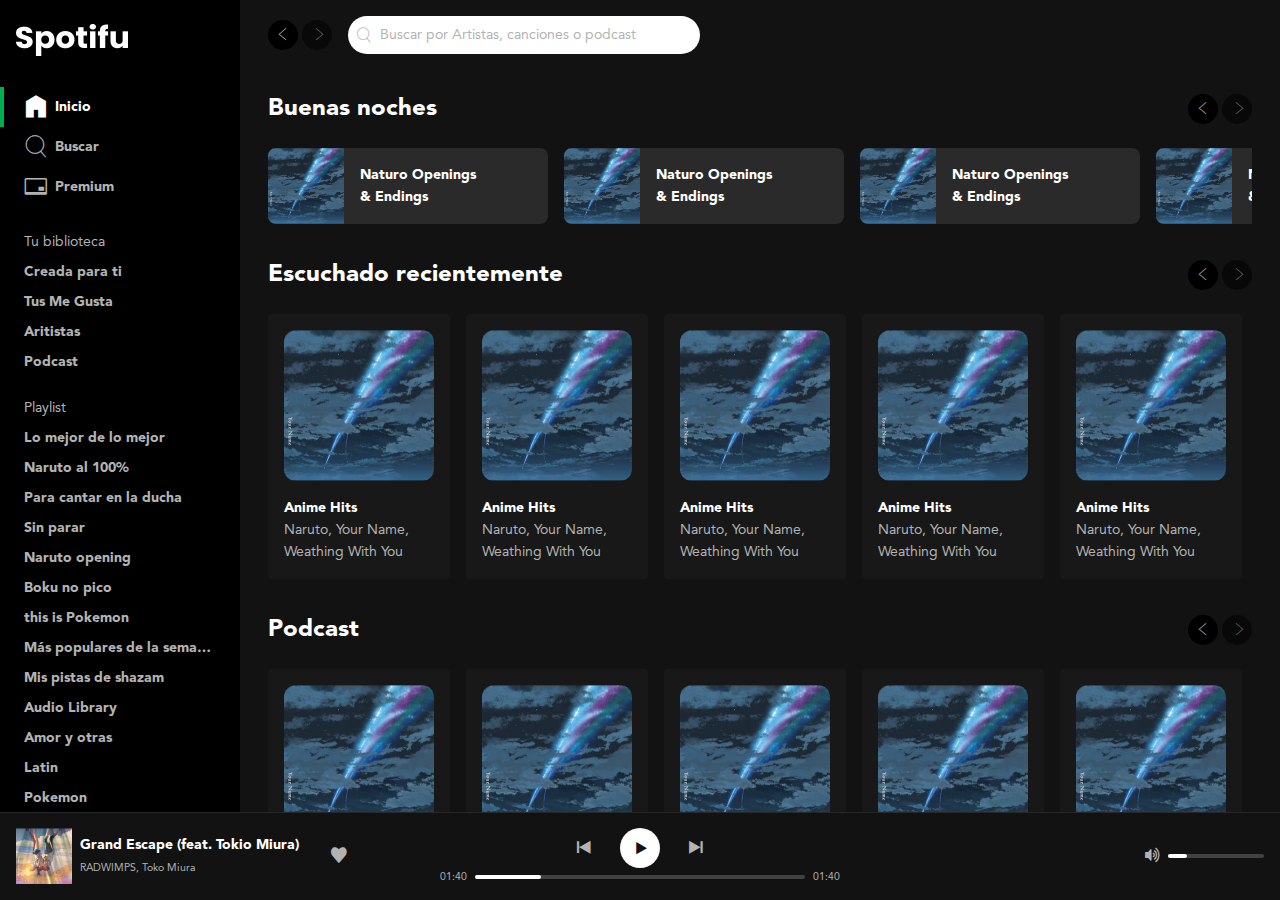
==== commit 68f642df: "Update index.html" ====
--- a/index.html
+++ b/index.html
@@ -1,5 +1,5 @@
 <!DOCTYPE html>
-<html lang="en">
+<html lang="es">
 <head>
   <meta charset="UTF-8">
   <meta http-equiv="X-UA-Compatible" content="IE=edge">
--- a/css/index.css
+++ b/css/index.css
@@ -8,9 +8,10 @@
 @import './player.css';
 @import './page.css';
 @import './layout.css';
+@import './scrollbar.css';
 
 :root {
-  font-size: 16px;
+  font-size: 14px;
   --primary: #00B050;
   --white: #ffffff;
   --gray10: #B3B3B3;
@@ -28,3 +29,16 @@
   --small: normal .75em/normal var(--basefontFamily);
 }
 
+@media screen and (min-width: 768px) {
+  :root {
+    font-size: 16px;
+  }
+}
+
+@media screen and (min-width: 1367px) {
+  :root {
+    font-size: 18px;
+  }
+}
+
+
